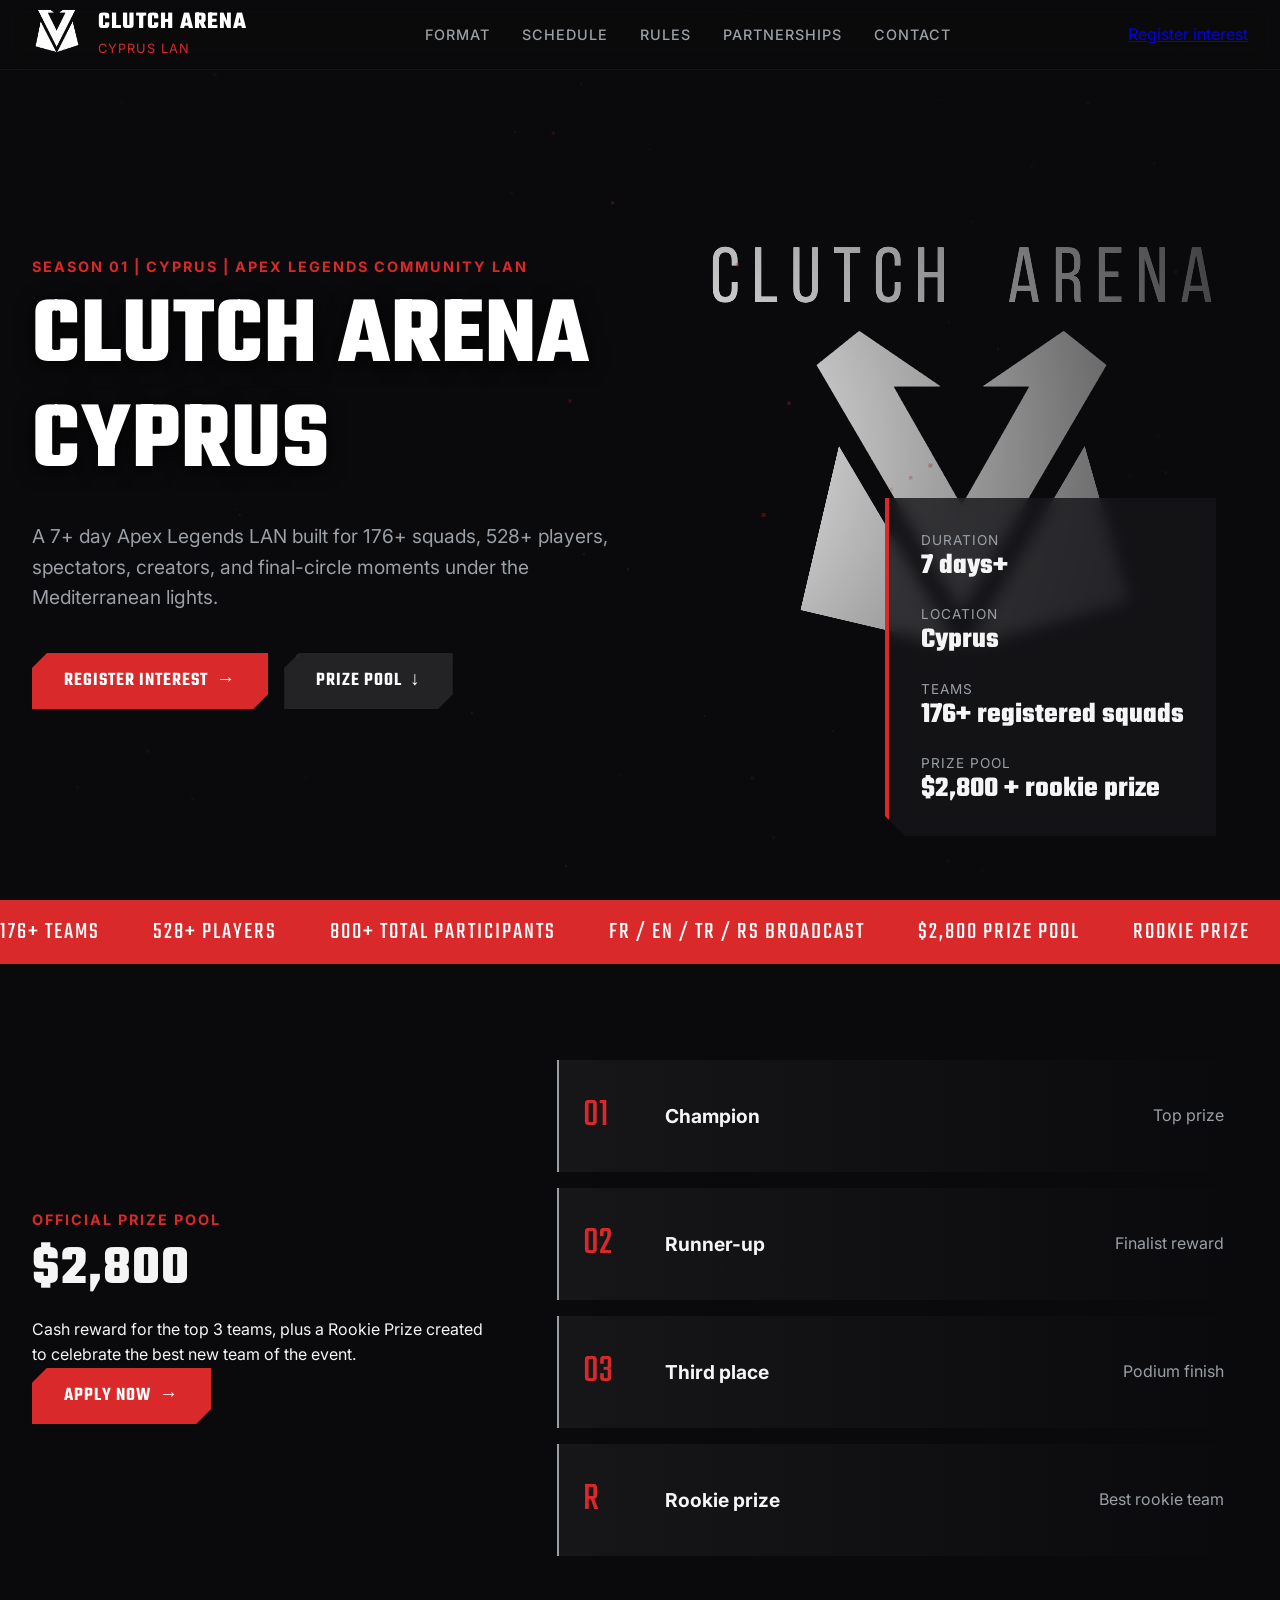
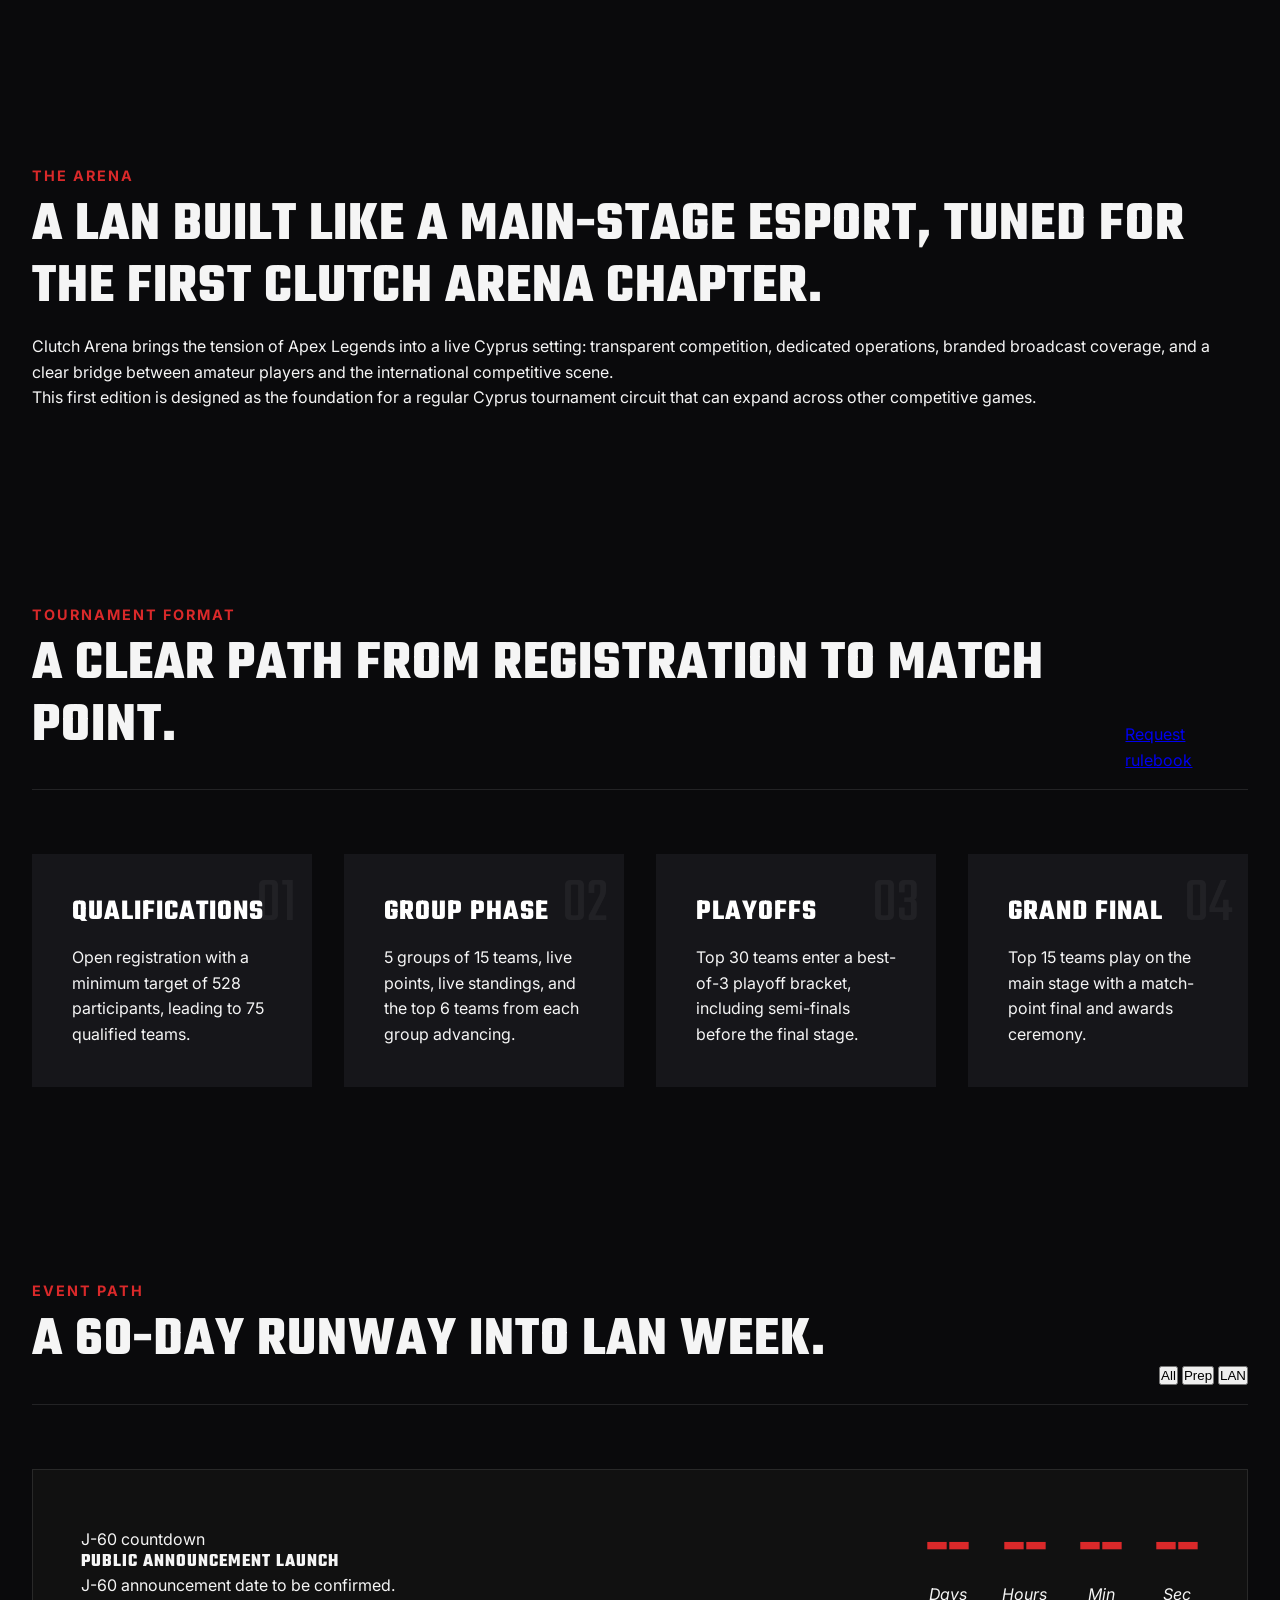
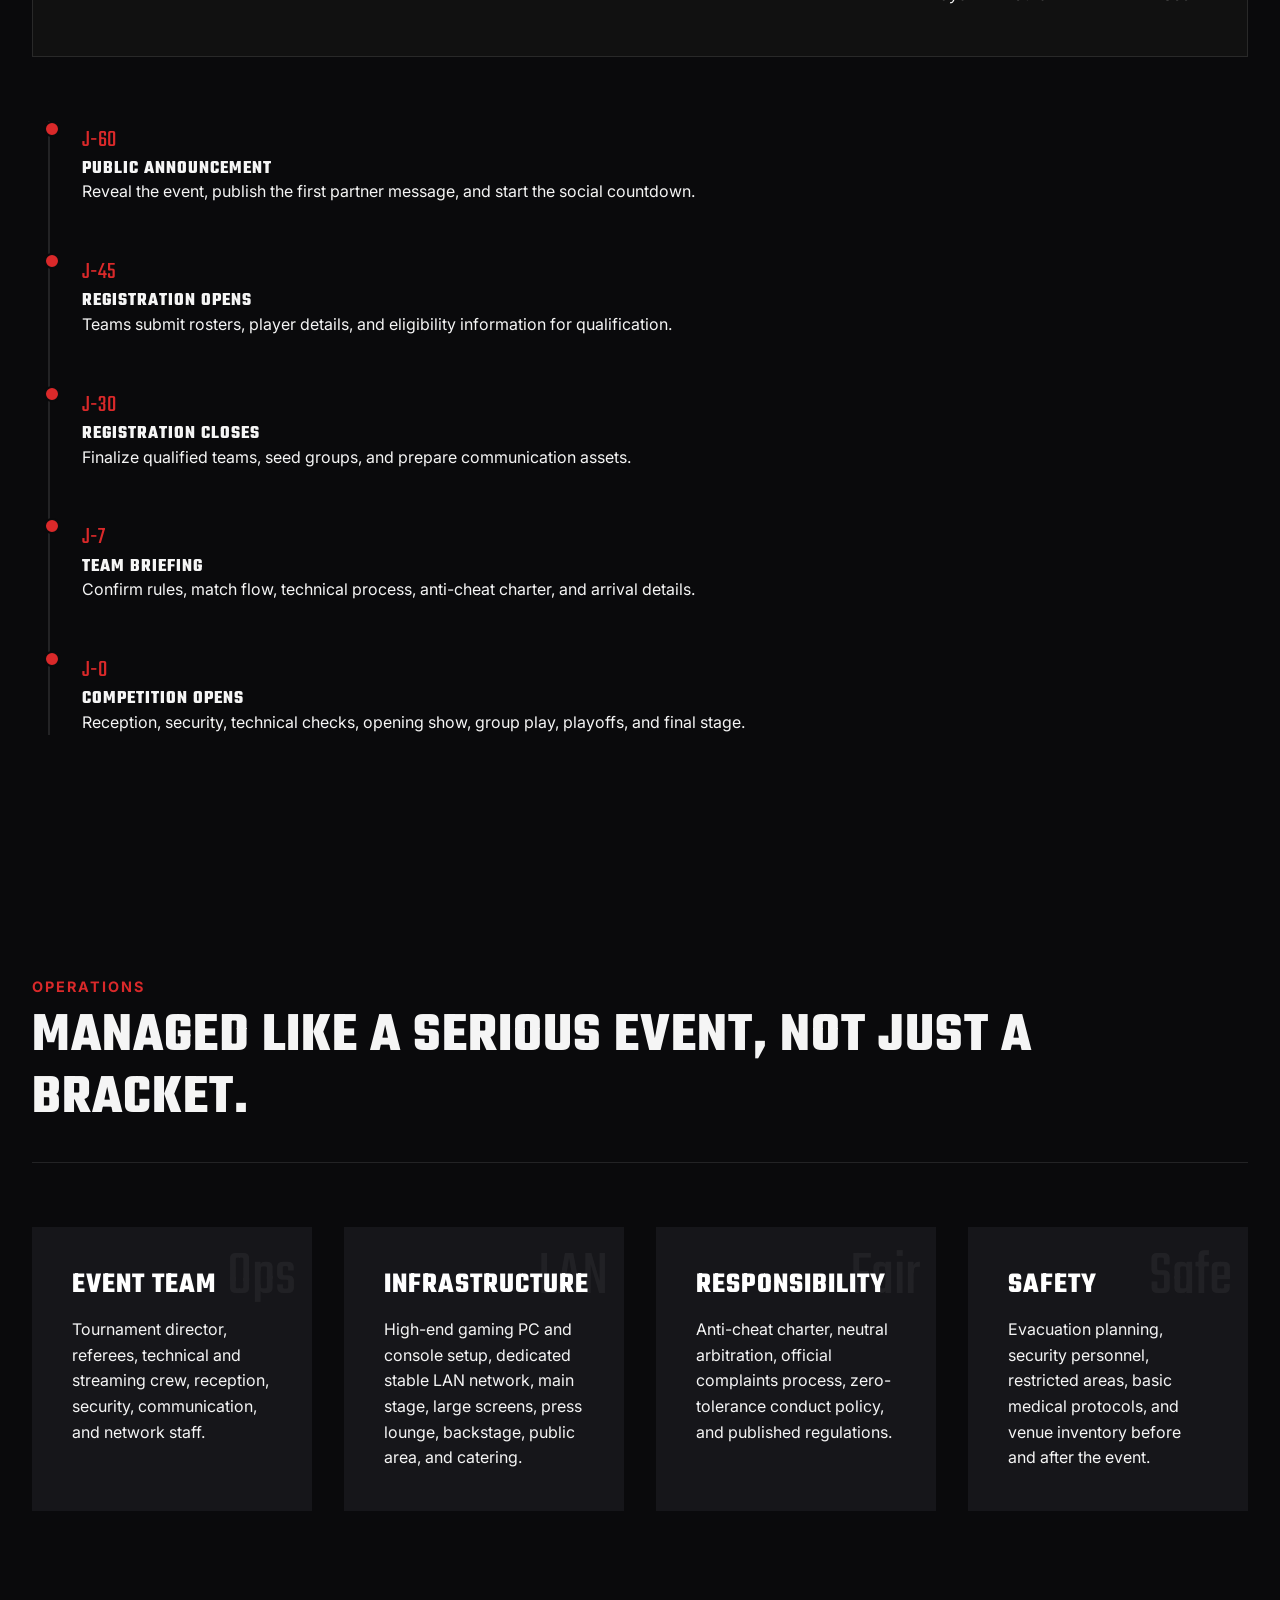
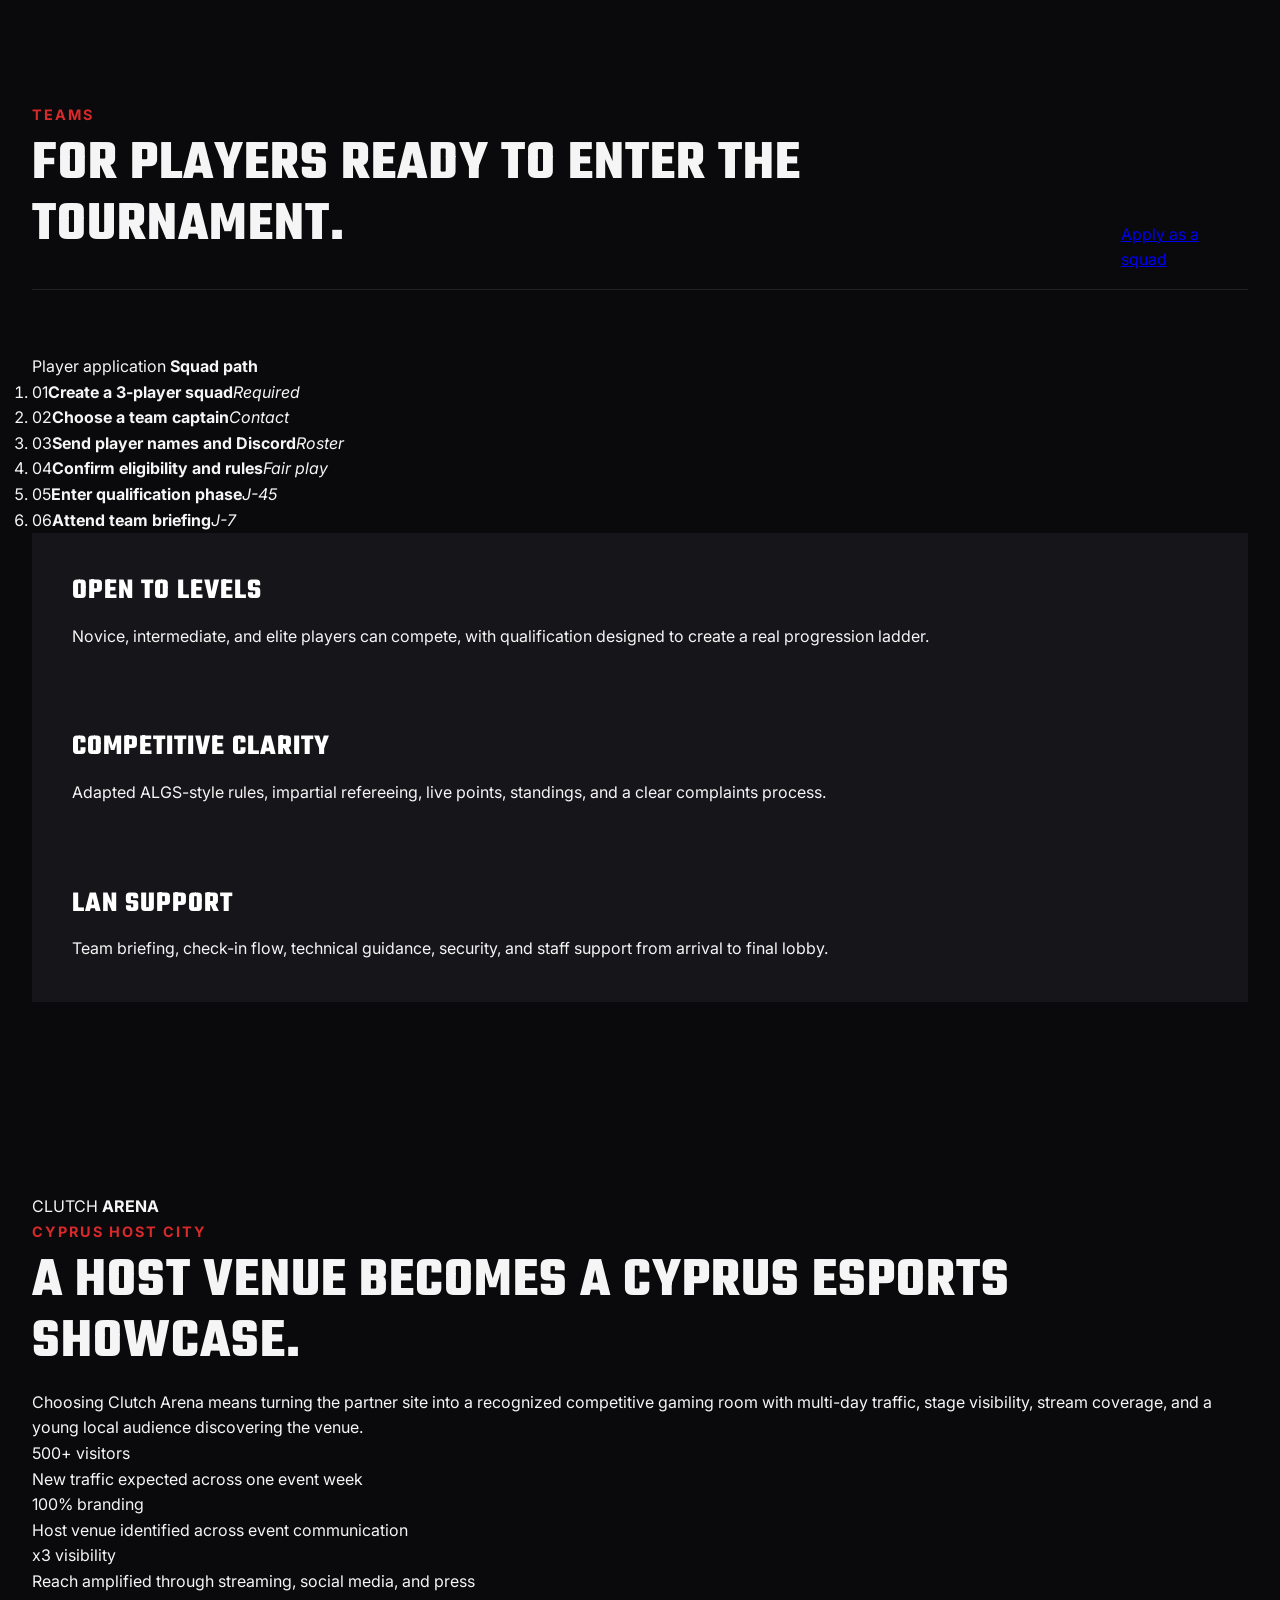
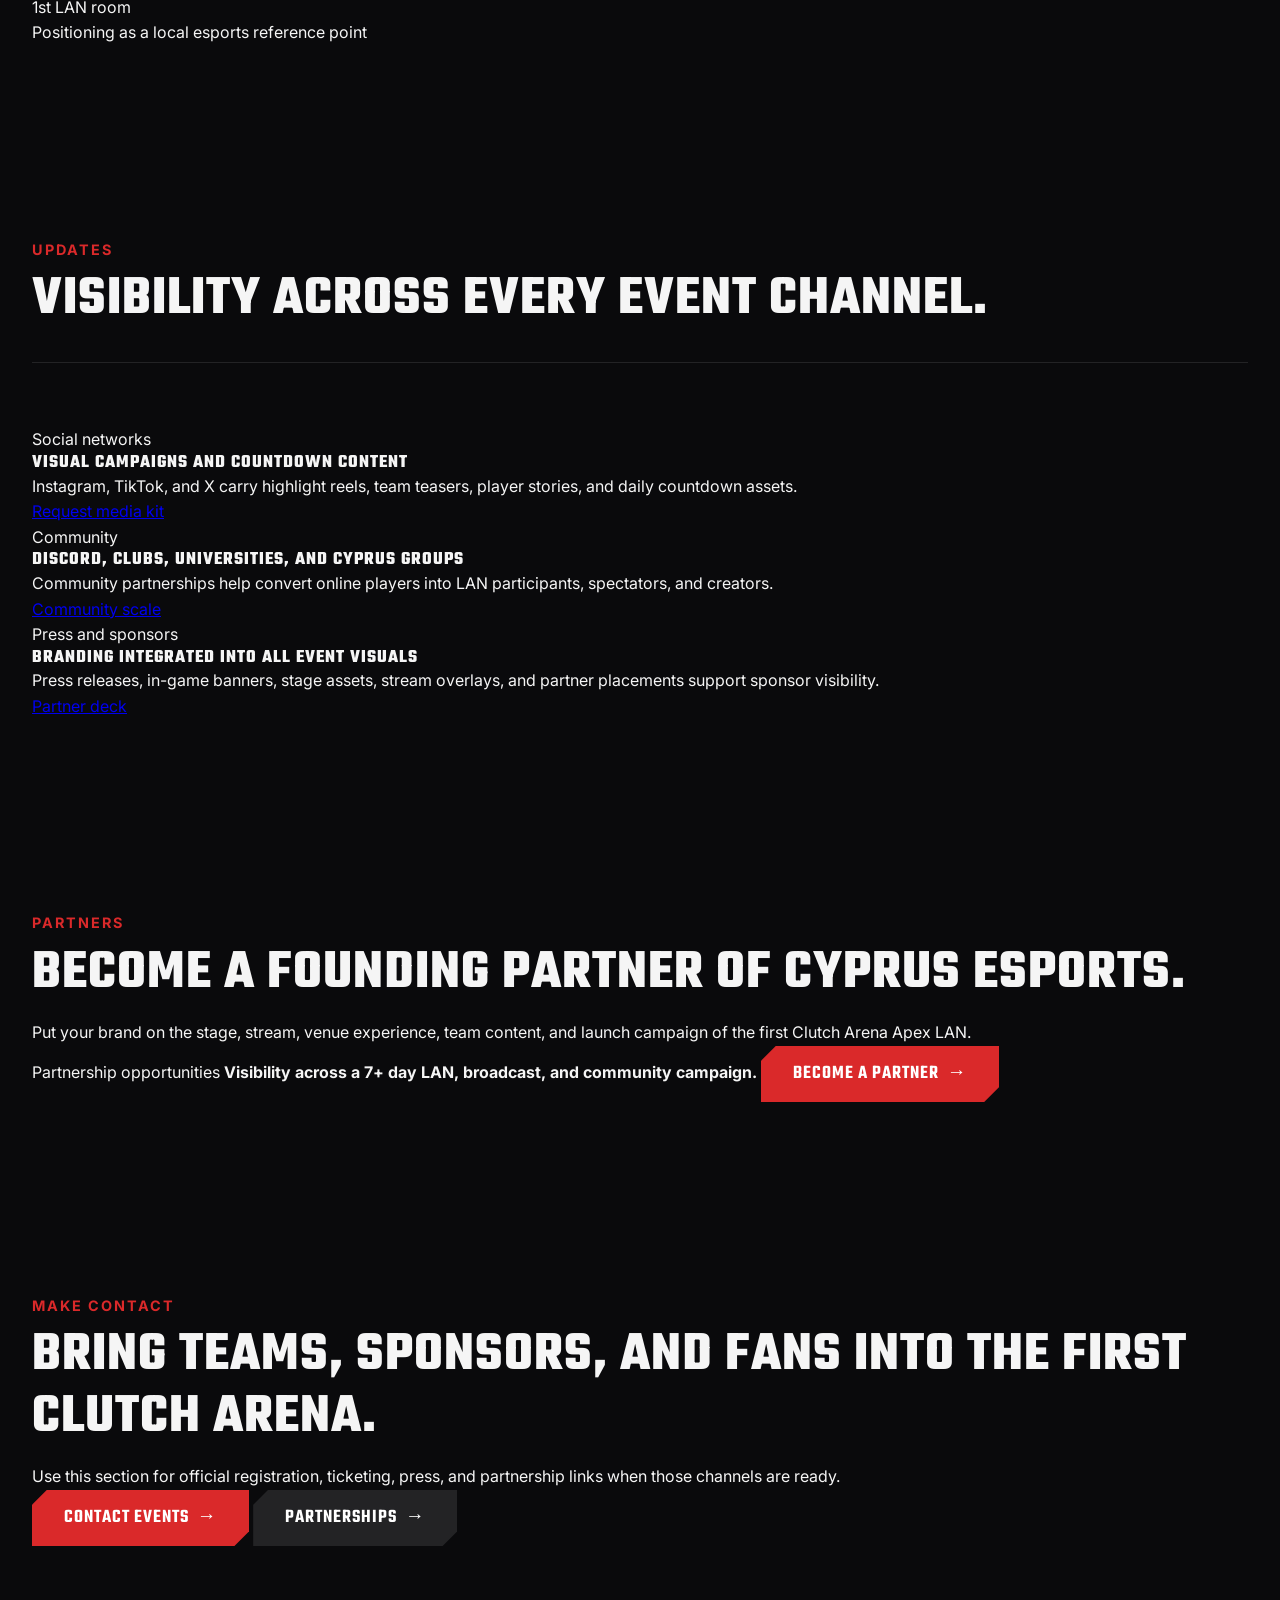
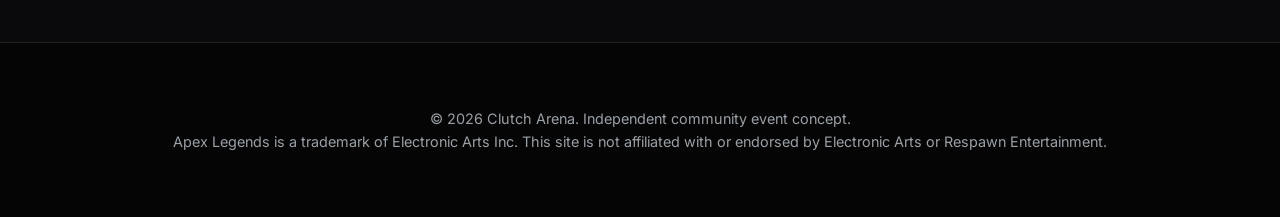
==== index.html @ af7b0ebc "Add files via upload" ====
<!doctype html>
<html lang="en">
  <head>
    <script>
      (function() {
        // Get the user's browser language
        const userLang = navigator.language || navigator.userLanguage;
    
        // Define the redirect logic
        if (userLang.startsWith('fr')) {
          window.location.href = 'index-fr.html';
        } else if (userLang.startsWith('ru')) {
          window.location.href = 'index-ru.html';
        } else if (userLang.startsWith('tr')) {
          window.location.href = 'index-tr.html';
        }
        // If none match, it stays on the English index.html
      })();
    </script>
    <meta charset="UTF-8" />
    <meta name="viewport" content="width=device-width, initial-scale=1.0" />
    <meta
      name="description"
      content="Clutch Arena Cyprus LAN, a premium Apex Legends community esports event in Cyprus."
    />
    <title>Clutch Arena | Cyprus Apex Legends LAN</title>
    <link rel="stylesheet" href="styles.css" />
  </head>
  <body>
    <a class="skip-link" href="#main">Skip to content</a>

    <header class="site-header" data-header>
      <a class="brand" href="#top" aria-label="Clutch Arena home">
        <span class="brand-mark" aria-hidden="true">
          <img src="assets/clutch-arena-symbol.png" alt="" width="50" height="50" />
        </span>
        <span class="brand-copy">
          <strong>Clutch Arena</strong>
          <small>Cyprus LAN</small>
        </span>
      </a>

      <button class="nav-toggle" type="button" aria-expanded="false" aria-controls="site-nav" data-nav-toggle>
        <span class="nav-toggle-line"></span>
        <span class="nav-toggle-line"></span>
        <span class="nav-toggle-line"></span>
      </button>

      <nav class="site-nav" id="site-nav" data-nav>
       <a href="index.html#format" data-i18n="nav_format">Format</a>
       <a href="index.html#schedule" data-i18n="nav_schedule">Schedule</a>
       <a href="rules.html" data-i18n="nav_rules">Rules</a>
       <a href="partnerships.html" data-i18n="nav_partners">Partnerships</a>
       <a href="contact.html" data-i18n="nav_contact">Contact</a>
      </nav>

      <a class="header-cta" href="#register">Register interest</a>
    </header>

    <main id="main">
      <section class="hero" id="top" aria-labelledby="hero-title">
        <canvas id="arena-canvas" aria-hidden="true"></canvas>
        <div class="hero-overlay" aria-hidden="true"></div>
        <div class="hero-grid" aria-hidden="true"></div>

        <div class="hero-content">
          <p class="eyebrow">Season 01 | Cyprus | Apex Legends community LAN</p>
          <h1 id="hero-title">Clutch Arena Cyprus</h1>
          <p class="hero-lede">
            A 7+ day Apex Legends LAN built for 176+ squads, 528+ players, spectators, creators, and final-circle moments under the Mediterranean lights.
          </p>

          <div class="hero-actions" id="register">
            <a class="button button-primary" href="https://discord.gg/AVTVNkPkQ">
              Register interest
              <span aria-hidden="true">&rarr;</span>
            </a>
            <a class="button button-secondary" href="#prize">
              Prize pool
              <span aria-hidden="true">&darr;</span>
            </a>
          </div>
        </div>

        <div class="hero-art" aria-hidden="true">
          <img class="hero-logo-ghost" src="assets/clutch-arena-logo.png" alt="" />
        </div>

        <aside class="event-panel" aria-label="Event snapshot">
          <div>
            <span>Duration</span>
            <strong>7 days+</strong>
          </div>
          <div>
            <span>Location</span>
            <strong>Cyprus</strong>
          </div>
          <div>
            <span>Teams</span>
            <strong>176+ registered squads</strong>
          </div>
          <div>
            <span>Prize pool</span>
            <strong>$2,800 + rookie prize</strong>
          </div>
        </aside>
      </section>

      <section class="ticker" aria-label="Event announcements">
        <div class="ticker-track">
          <span>176+ teams</span>
          <span>528+ players</span>
          <span>800+ total participants</span>
          <span>FR / EN / TR / RS broadcast</span>
          <span>$2,800 prize pool</span>
          <span>Rookie prize</span>
          <span>Match point final</span>
          <span>176+ teams</span>
          <span>528+ players</span>
          <span>800+ total participants</span>
          <span>FR / EN / TR / RS broadcast</span>
          <span>$2,800 prize pool</span>
          <span>Rookie prize</span>
          <span>Match point final</span>
        </div>
      </section>

      <section class="prize-section" id="prize" aria-labelledby="prize-title">
        <div class="prize-shell">
          <div class="prize-copy">
            <p class="eyebrow">Official prize pool</p>
            <h2 id="prize-title">$2,800</h2>
            <p>Cash reward for the top 3 teams, plus a Rookie Prize created to celebrate the best new team of the event.</p>
            <div class="prize-actions">
              <a class="button button-primary" href="https://discord.gg/AVTVNkPkQ">
                Apply now
                <span aria-hidden="true">&rarr;</span>
              </a>
            </div>
          </div>
          <div class="prize-ranks" aria-label="Prize pool placement">
            <article>
              <span>01</span>
              <strong>Champion</strong>
              <em>Top prize</em>
            </article>
            <article>
              <span>02</span>
              <strong>Runner-up</strong>
              <em>Finalist reward</em>
            </article>
            <article>
              <span>03</span>
              <strong>Third place</strong>
              <em>Podium finish</em>
            </article>
            <article class="rookie-prize-card">
              <span>R</span>
              <strong>Rookie prize</strong>
              <em>Best rookie team</em>
            </article>
          </div>
        </div>
      </section>

      <section class="section section-intro" aria-labelledby="intro-title">
        <div class="section-kicker">The arena</div>
        <div class="intro-layout">
          <div>
            <h2 id="intro-title">A LAN built like a main-stage esport, tuned for the first Clutch Arena chapter.</h2>
          </div>
          <div class="intro-copy">
            <p>
              Clutch Arena brings the tension of Apex Legends into a live Cyprus setting: transparent competition, dedicated operations, branded broadcast coverage, and a clear bridge between amateur players and the international competitive scene.
            </p>
            <p>
              This first edition is designed as the foundation for a regular Cyprus tournament circuit that can expand across other competitive games.
            </p>
          </div>
        </div>
      </section>

      <section class="section split-section" id="format" aria-labelledby="format-title">
        <div class="section-heading">
          <div>
            <div class="section-kicker">Tournament format</div>
            <h2 id="format-title">A clear path from registration to match point.</h2>
          </div>
          <a class="text-link" href="#contact">Request rulebook</a>
        </div>

        <div class="format-grid">
          <article class="feature-card">
            <span class="card-index">01</span>
            <h3>Qualifications</h3>
            <p>Open registration with a minimum target of 528 participants, leading to 75 qualified teams.</p>
          </article>
          <article class="feature-card">
            <span class="card-index">02</span>
            <h3>Group phase</h3>
            <p>5 groups of 15 teams, live points, live standings, and the top 6 teams from each group advancing.</p>
          </article>
          <article class="feature-card">
            <span class="card-index">03</span>
            <h3>Playoffs</h3>
            <p>Top 30 teams enter a best-of-3 playoff bracket, including semi-finals before the final stage.</p>
          </article>
          <article class="feature-card">
            <span class="card-index">04</span>
            <h3>Grand final</h3>
            <p>Top 15 teams play on the main stage with a match-point final and awards ceremony.</p>
          </article>
        </div>
      </section>

      <section class="section schedule-section" id="schedule" aria-labelledby="schedule-title">
        <div class="section-heading">
          <div>
            <div class="section-kicker">Event path</div>
            <h2 id="schedule-title">A 60-day runway into LAN week.</h2>
          </div>

          <div class="phase-tabs" role="tablist" aria-label="Schedule phases">
            <button class="phase-tab is-active" type="button" role="tab" aria-selected="true" data-phase="all">All</button>
            <button class="phase-tab" type="button" role="tab" aria-selected="false" data-phase="teams">Prep</button>
            <button class="phase-tab" type="button" role="tab" aria-selected="false" data-phase="lan">LAN</button>
          </div>
        </div>

        <div class="countdown-panel" data-countdown data-target="">
          <div>
            <span class="countdown-label">J-60 countdown</span>
            <h3>Public announcement launch</h3>
            <p data-countdown-status>J-60 announcement date to be confirmed.</p>
          </div>
          <div class="countdown-grid" aria-label="Time remaining until J-60">
            <span><strong data-countdown-days>--</strong><em>Days</em></span>
            <span><strong data-countdown-hours>--</strong><em>Hours</em></span>
            <span><strong data-countdown-minutes>--</strong><em>Min</em></span>
            <span><strong data-countdown-seconds>--</strong><em>Sec</em></span>
          </div>
        </div>

        <div class="timeline" data-timeline>
          <article class="timeline-item" data-phase-item="teams">
            <time>J-60</time>
            <h3>Public announcement</h3>
            <p>Reveal the event, publish the first partner message, and start the social countdown.</p>
          </article>
          <article class="timeline-item" data-phase-item="teams">
            <time>J-45</time>
            <h3>Registration opens</h3>
            <p>Teams submit rosters, player details, and eligibility information for qualification.</p>
          </article>
          <article class="timeline-item" data-phase-item="teams">
            <time>J-30</time>
            <h3>Registration closes</h3>
            <p>Finalize qualified teams, seed groups, and prepare communication assets.</p>
          </article>
          <article class="timeline-item" data-phase-item="teams">
            <time>J-7</time>
            <h3>Team briefing</h3>
            <p>Confirm rules, match flow, technical process, anti-cheat charter, and arrival details.</p>
          </article>
          <article class="timeline-item" data-phase-item="lan">
            <time>J-0</time>
            <h3>Competition opens</h3>
            <p>Reception, security, technical checks, opening show, group play, playoffs, and final stage.</p>
          </article>
        </div>
      </section>

      <section class="section ops-section" id="operations" aria-labelledby="operations-title">
        <div class="section-heading">
          <div>
            <div class="section-kicker">Operations</div>
            <h2 id="operations-title">Managed like a serious event, not just a bracket.</h2>
          </div>
        </div>

        <div class="format-grid">
          <article class="feature-card">
            <span class="card-index">Ops</span>
            <h3>Event team</h3>
            <p>Tournament director, referees, technical and streaming crew, reception, security, communication, and network staff.</p>
          </article>
          <article class="feature-card">
            <span class="card-index">LAN</span>
            <h3>Infrastructure</h3>
            <p>High-end gaming PC and console setup, dedicated stable LAN network, main stage, large screens, press lounge, backstage, public area, and catering.</p>
          </article>
          <article class="feature-card">
            <span class="card-index">Fair</span>
            <h3>Responsibility</h3>
            <p>Anti-cheat charter, neutral arbitration, official complaints process, zero-tolerance conduct policy, and published regulations.</p>
          </article>
          <article class="feature-card">
            <span class="card-index">Safe</span>
            <h3>Safety</h3>
            <p>Evacuation planning, security personnel, restricted areas, basic medical protocols, and venue inventory before and after the event.</p>
          </article>
        </div>
      </section>

      <section class="section teams-section" id="teams" aria-labelledby="teams-title">
        <div class="section-heading">
          <div>
            <div class="section-kicker">Teams</div>
            <h2 id="teams-title">For players ready to enter the tournament.</h2>
          </div>
          <a class="text-link" href="https://discord.gg/AVTVNkPkQ">Apply as a squad</a>
        </div>

        <div class="team-showcase">
          <div class="scoreboard" aria-label="Player application checklist">
            <div class="scoreboard-header">
              <span>Player application</span>
              <strong>Squad path</strong>
            </div>
            <ol class="standings-list">
              <li><span>01</span><strong>Create a 3-player squad</strong><em>Required</em></li>
              <li><span>02</span><strong>Choose a team captain</strong><em>Contact</em></li>
              <li><span>03</span><strong>Send player names and Discord</strong><em>Roster</em></li>
              <li><span>04</span><strong>Confirm eligibility and rules</strong><em>Fair play</em></li>
              <li><span>05</span><strong>Enter qualification phase</strong><em>J-45</em></li>
              <li><span>06</span><strong>Attend team briefing</strong><em>J-7</em></li>
            </ol>
          </div>

          <div class="requirements">
            <article class="feature-card compact">
              <h3>Open to levels</h3>
              <p>Novice, intermediate, and elite players can compete, with qualification designed to create a real progression ladder.</p>
            </article>
            <article class="feature-card compact">
              <h3>Competitive clarity</h3>
              <p>Adapted ALGS-style rules, impartial refereeing, live points, standings, and a clear complaints process.</p>
            </article>
            <article class="feature-card compact">
              <h3>LAN support</h3>
              <p>Team briefing, check-in flow, technical guidance, security, and staff support from arrival to final lobby.</p>
            </article>
          </div>
        </div>
      </section>

      <section class="section venue-section" id="venue" aria-labelledby="venue-title">
        <div class="venue-visual" aria-hidden="true">
          <div class="stage-light stage-light-a"></div>
          <div class="stage-light stage-light-b"></div>
          <div class="island-line"></div>
          <div class="venue-screen">
            <span>CLUTCH</span>
            <strong>ARENA</strong>
          </div>
        </div>

        <div class="venue-copy">
          <div class="section-kicker">Cyprus host city</div>
          <h2 id="venue-title">A host venue becomes a Cyprus esports showcase.</h2>
          <p>
            Choosing Clutch Arena means turning the partner site into a recognized competitive gaming room with multi-day traffic, stage visibility, stream coverage, and a young local audience discovering the venue.
          </p>
          <dl class="venue-stats">
            <div>
              <dt>500+ visitors</dt>
              <dd>New traffic expected across one event week</dd>
            </div>
            <div>
              <dt>100% branding</dt>
              <dd>Host venue identified across event communication</dd>
            </div>
            <div>
              <dt>x3 visibility</dt>
              <dd>Reach amplified through streaming, social media, and press</dd>
            </div>
            <div>
              <dt>1st LAN room</dt>
              <dd>Positioning as a local esports reference point</dd>
            </div>
          </dl>
        </div>
      </section>

      <section class="section news-section" aria-labelledby="news-title">
        <div class="section-heading">
          <div>
            <div class="section-kicker">Updates</div>
            <h2 id="news-title">Visibility across every event channel.</h2>
          </div>
        </div>

        <div class="news-grid">
          <article class="news-card">
            <span>Social networks</span>
            <h3>Visual campaigns and countdown content</h3>
            <p>Instagram, TikTok, and X carry highlight reels, team teasers, player stories, and daily countdown assets.</p>
            <a href="#contact">Request media kit</a>
          </article>
          <article class="news-card">
            <span>Community</span>
            <h3>Discord, clubs, universities, and Cyprus groups</h3>
            <p>Community partnerships help convert online players into LAN participants, spectators, and creators.</p>
            <a href="#teams">Community scale</a>
          </article>
          <article class="news-card">
            <span>Press and sponsors</span>
            <h3>Branding integrated into all event visuals</h3>
            <p>Press releases, in-game banners, stage assets, stream overlays, and partner placements support sponsor visibility.</p>
            <a href="#contact">Partner deck</a>
          </article>
        </div>
      </section>

      <section class="section partners-section" aria-labelledby="partners-title">
        <div>
          <div class="section-kicker">Partners</div>
          <h2 id="partners-title">Become a founding partner of Cyprus esports.</h2>
          <p>
            Put your brand on the stage, stream, venue experience, team content, and launch campaign of the first Clutch Arena Apex LAN.
          </p>
        </div>
        <div class="partner-card" aria-label="Partner call to action">
          <span>Partnership opportunities</span>
          <strong>Visibility across a 7+ day LAN, broadcast, and community campaign.</strong>
          <a class="button button-primary" href="partnerships.html">
            Become a partner
            <span aria-hidden="true">&rarr;</span>
          </a>
        </div>
      </section>

      <section class="section contact-section" id="contact" aria-labelledby="contact-title">
        <div class="contact-copy">
          <div class="section-kicker">Make contact</div>
          <h2 id="contact-title">Bring teams, sponsors, and fans into the first Clutch Arena.</h2>
          <p>
            Use this section for official registration, ticketing, press, and partnership links when those channels are ready.
          </p>
        </div>
        <div class="contact-actions">
          <a class="button button-primary" href="contact.html">
            Contact events
            <span aria-hidden="true">&rarr;</span>
          </a>
          <a class="button button-secondary" href="partnerships.html">
            Partnerships
            <span aria-hidden="true">&rarr;</span>
          </a>
        </div>
      </section>
    </main>

    <footer class="site-footer">
      <p>&copy; 2026 Clutch Arena. Independent community event concept.</p>
      <p>Apex Legends is a trademark of Electronic Arts Inc. This site is not affiliated with or endorsed by Electronic Arts or Respawn Entertainment.</p>
    </footer>

    <script src="script.js"></script>
    <script src="translations.js"></script>
    <script src="script.js"></script>
  </body>
</html>
---- styles.css ----
/* --- Google Fonts --- */
@import url('https://fonts.googleapis.com/css2?family=Inter:wght@400;500;700&family=Teko:wght@500;600;700&display=swap');

/* --- CSS Variables --- */
:root {
  --bg-dark: #0a0a0c;
  --bg-panel: #16161a;
  --apex-red: #da292a;
  --apex-red-glow: rgba(218, 41, 42, 0.4);
  --text-main: #f5f5f5;
  --text-muted: #9aa0a6;
  --font-display: 'Teko', sans-serif;
  --font-body: 'Inter', sans-serif;
  --transition: all 0.3s ease;
}

/* --- Base Reset --- */
* { box-sizing: border-box; margin: 0; padding: 0; }
html { scroll-behavior: smooth;
       scroll-padding-top: 100px; 
}
body {
  background-color: var(--bg-dark);
  color: var(--text-main);
  font-family: var(--font-body);
  line-height: 1.6;
  overflow-x: hidden;
}

.skip-link { position: absolute; top: -100%; left: 0; padding: 1rem; background: var(--apex-red); color: white; z-index: 9999; }
.skip-link:focus { top: 0; }

/* --- Typography --- */
h1, h2, h3, .brand-copy strong {
  font-family: var(--font-display);
  text-transform: uppercase;
  line-height: 1.1;
  letter-spacing: 1px;
}
h1 { font-size: clamp(3rem, 8vw, 6rem); color: white; text-shadow: 0 4px 20px rgba(0,0,0,0.8); }
h2 { font-size: clamp(2rem, 5vw, 3.5rem); margin-bottom: 1rem; }
.eyebrow, .section-kicker { color: var(--apex-red); font-weight: 700; text-transform: uppercase; letter-spacing: 2px; font-size: 0.9rem; margin-bottom: 0.5rem; }

/* --- Header & Nav --- */
.site-header {
  position: fixed; top: 0; width: 100%;
  background: rgba(10, 10, 12, 0.9);
  backdrop-filter: blur(10px);
  display: flex; justify-content: space-between; align-items: center;
  padding: 1rem 2rem; z-index: 1000;
  height: 70px;
  border-bottom: 1px solid rgba(255,255,255,0.05);
}
.brand { display: flex; align-items: center; gap: 1rem; text-decoration: none; color: white; }
.brand-copy strong { font-size: 1.5rem; display: block; }
.brand-copy small { font-size: 0.8rem; color: var(--apex-red); text-transform: uppercase; letter-spacing: 1px; }
.site-nav { display: flex; gap: 2rem; }
.site-nav a { color: var(--text-muted); text-decoration: none; font-weight: 500; transition: var(--transition); text-transform: uppercase; font-size: 0.9rem; letter-spacing: 1px; }
.site-nav a:hover { color: white; text-shadow: 0 0 8px var(--apex-red-glow); }
.nav-toggle { display: none; } /* Hidden on desktop */

/* --- Apex-Style Buttons --- */
.button {
  display: inline-flex; align-items: center; gap: 0.5rem;
  padding: 0.8rem 2rem;
  font-family: var(--font-display); font-size: 1.2rem; text-transform: uppercase; letter-spacing: 1px;
  text-decoration: none; font-weight: 600;
  /* The Apex Angled Cut */
  clip-path: polygon(15px 0, 100% 0, 100% calc(100% - 15px), calc(100% - 15px) 100%, 0 100%, 0 15px);
  transition: var(--transition);
  cursor: pointer;
}
.button-primary { background: var(--apex-red); color: white; border: none; }
.button-primary:hover { background: white; color: var(--apex-red); box-shadow: 0 0 20px var(--apex-red-glow); }
.button-secondary { background: rgba(255,255,255,0.1); color: white; }
.button-secondary:hover { background: rgba(255,255,255,0.2); }

/* --- Hero Section --- */
.hero { position: relative; min-height: 100vh; display: flex; align-items: center; padding: 2rem; overflow: hidden; }
#arena-canvas { position: absolute; top: 0; left: 0; width: 100%; height: 100%; z-index: 1; opacity: 0.6; }
.hero-overlay { position: absolute; inset: 0; background: radial-gradient(circle at center, transparent 0%, var(--bg-dark) 100%); z-index: 2; }
.hero-content { position: relative; z-index: 3; max-width: 800px; margin-top: 4rem; }
.hero-lede { font-size: 1.2rem; color: var(--text-muted); margin: 1.5rem 0 2.5rem; max-width: 600px; }
.hero-actions { display: flex; gap: 1rem; }

/* Event Panel (Floating Right) */
.event-panel {
  position: absolute; right: 4rem; bottom: 4rem; z-index: 3;
  background: rgba(22, 22, 26, 0.8); backdrop-filter: blur(8px);
  border-left: 4px solid var(--apex-red); padding: 2rem;
  display: flex; flex-direction: column; gap: 1.5rem;
  clip-path: polygon(0 0, 100% 0, 100% 100%, 20px 100%, 0 calc(100% - 20px));
}
.event-panel span { color: var(--text-muted); font-size: 0.85rem; text-transform: uppercase; letter-spacing: 1px; display: block; }
.event-panel strong { font-family: var(--font-display); font-size: 1.8rem; line-height: 1; }

/* --- Ticker Tape --- */
.ticker { background: var(--apex-red); color: white; padding: 0.8rem 0; overflow: hidden; font-family: var(--font-display); font-size: 1.5rem; letter-spacing: 2px; text-transform: uppercase; white-space: nowrap; }
.ticker-track { display: inline-block; animation: ticker 25s linear infinite; }
.ticker-track span { margin-right: 3rem; }
@keyframes ticker { 0% { transform: translate3d(0, 0, 0); } 100% { transform: translate3d(-50%, 0, 0); } }

/* --- General Sections & Grids --- */
.section { padding: 6rem 2rem; max-width: 1400px; margin: 0 auto; }
.section-heading { display: flex; justify-content: space-between; align-items: flex-end; margin-bottom: 4rem; border-bottom: 1px solid rgba(255,255,255,0.1); padding-bottom: 1rem; }
.format-grid { display: grid; grid-template-columns: repeat(auto-fit, minmax(280px, 1fr)); gap: 2rem; }

/* Feature Cards */
.feature-card {
  background: var(--bg-panel); padding: 2.5rem; position: relative;
  border-top: 3px solid transparent; transition: var(--transition);
}
.feature-card:hover { border-top-color: var(--apex-red); transform: translateY(-5px); background: #1a1a20; }
.card-index { font-family: var(--font-display); font-size: 4rem; color: rgba(255,255,255,0.05); position: absolute; top: 1rem; right: 1rem; line-height: 1; pointer-events: none; }
.feature-card h3 { font-size: 1.8rem; margin-bottom: 1rem; color: white; }

/* --- Prize Section --- */
.prize-shell { display: grid; grid-template-columns: 1fr 1.5fr; gap: 4rem; align-items: center; max-width: 1400px; margin: 0 auto; padding: 6rem 2rem; }
.prize-ranks article {
  display: flex; align-items: center; gap: 2rem; padding: 1.5rem;
  background: linear-gradient(90deg, rgba(255,255,255,0.05) 0%, transparent 100%);
  margin-bottom: 1rem; border-left: 2px solid var(--text-muted); transition: var(--transition);
}
.prize-ranks article:hover { border-left-color: var(--apex-red); background: linear-gradient(90deg, var(--apex-red-glow) 0%, transparent 100%); }
.prize-ranks span { font-family: var(--font-display); font-size: 2.5rem; color: var(--apex-red); width: 50px; }
.prize-ranks strong { font-size: 1.2rem; flex: 1; }
.prize-ranks em { color: var(--text-muted); font-style: normal; }

/* --- Countdown & Timeline --- */
.countdown-panel { background: #111; border: 1px solid rgba(255,255,255,0.1); padding: 3rem; margin-bottom: 4rem; display: flex; justify-content: space-between; align-items: center; }
.countdown-grid { display: flex; gap: 2rem; }
.countdown-grid span { display: flex; flex-direction: column; align-items: center; }
.countdown-grid strong { font-family: var(--font-display); font-size: 4rem; color: var(--apex-red); line-height: 1; }
.timeline { border-left: 2px solid rgba(255,255,255,0.1); padding-left: 2rem; margin-left: 1rem; }
.timeline-item { position: relative; margin-bottom: 3rem; }
.timeline-item::before { content: ''; position: absolute; left: -2.35rem; top: 0; width: 12px; height: 12px; border-radius: 50%; background: var(--apex-red); border: 2px solid var(--bg-dark); }
.timeline-item time { color: var(--apex-red); font-family: var(--font-display); font-size: 1.5rem; }

/* --- Footer --- */
.site-footer { text-align: center; padding: 4rem 2rem; border-top: 1px solid rgba(255,255,255,0.1); background: #050505; color: var(--text-muted); font-size: 0.9rem; }

/* --- Responsive Design --- */
@media (max-width: 1024px) {
  .prize-shell { grid-template-columns: 1fr; }
  .event-panel { position: relative; right: 0; bottom: 0; margin-top: 3rem; width: fit-content; }
  .countdown-panel { flex-direction: column; gap: 2rem; text-align: center; }
}
@media (max-width: 768px) {
  .site-nav, .header-cta { display: none; } /* Hide for mobile nav toggle */
  .nav-toggle { display: block; background: none; border: none; cursor: pointer; width: 30px; height: 20px; position: relative; }
  .nav-toggle-line { position: absolute; width: 100%; height: 2px; background: white; left: 0; transition: var(--transition); }
  .nav-toggle-line:nth-child(1) { top: 0; }
  .nav-toggle-line:nth-child(2) { top: 9px; }
  .nav-toggle-line:nth-child(3) { top: 18px; }
}

/* --- Forms (Appended for contact.html) --- */
.contact-form { display: flex; flex-direction: column; gap: 1.5rem; }
.form-group { display: flex; flex-direction: column; gap: 0.5rem; }
.form-group label { font-family: var(--font-display); font-size: 1.2rem; color: var(--apex-red); text-transform: uppercase; letter-spacing: 1px; }
.form-group input, .form-group select, .form-group textarea {
  background: rgba(10, 10, 12, 0.8);
  border: 1px solid rgba(255,255,255,0.1);
  color: white;
  padding: 1rem;
  font-family: var(--font-body);
  font-size: 1rem;
  border-radius: 4px;
  transition: var(--transition);
}
.form-group input:focus, .form-group select:focus, .form-group textarea:focus {
  outline: none;
  border-color: var(--apex-red);
  box-shadow: 0 0 10px rgba(218, 41, 42, 0.2);
}
.form-group select { appearance: none; cursor: pointer; }
.form-card { border-top-color: var(--apex-red); }

.logo-container {
    height: 60px; /* Match this to your image's height */
    display: flex;
    align-items: center;
    overflow: hidden; /* Prevents layout jitter */
}
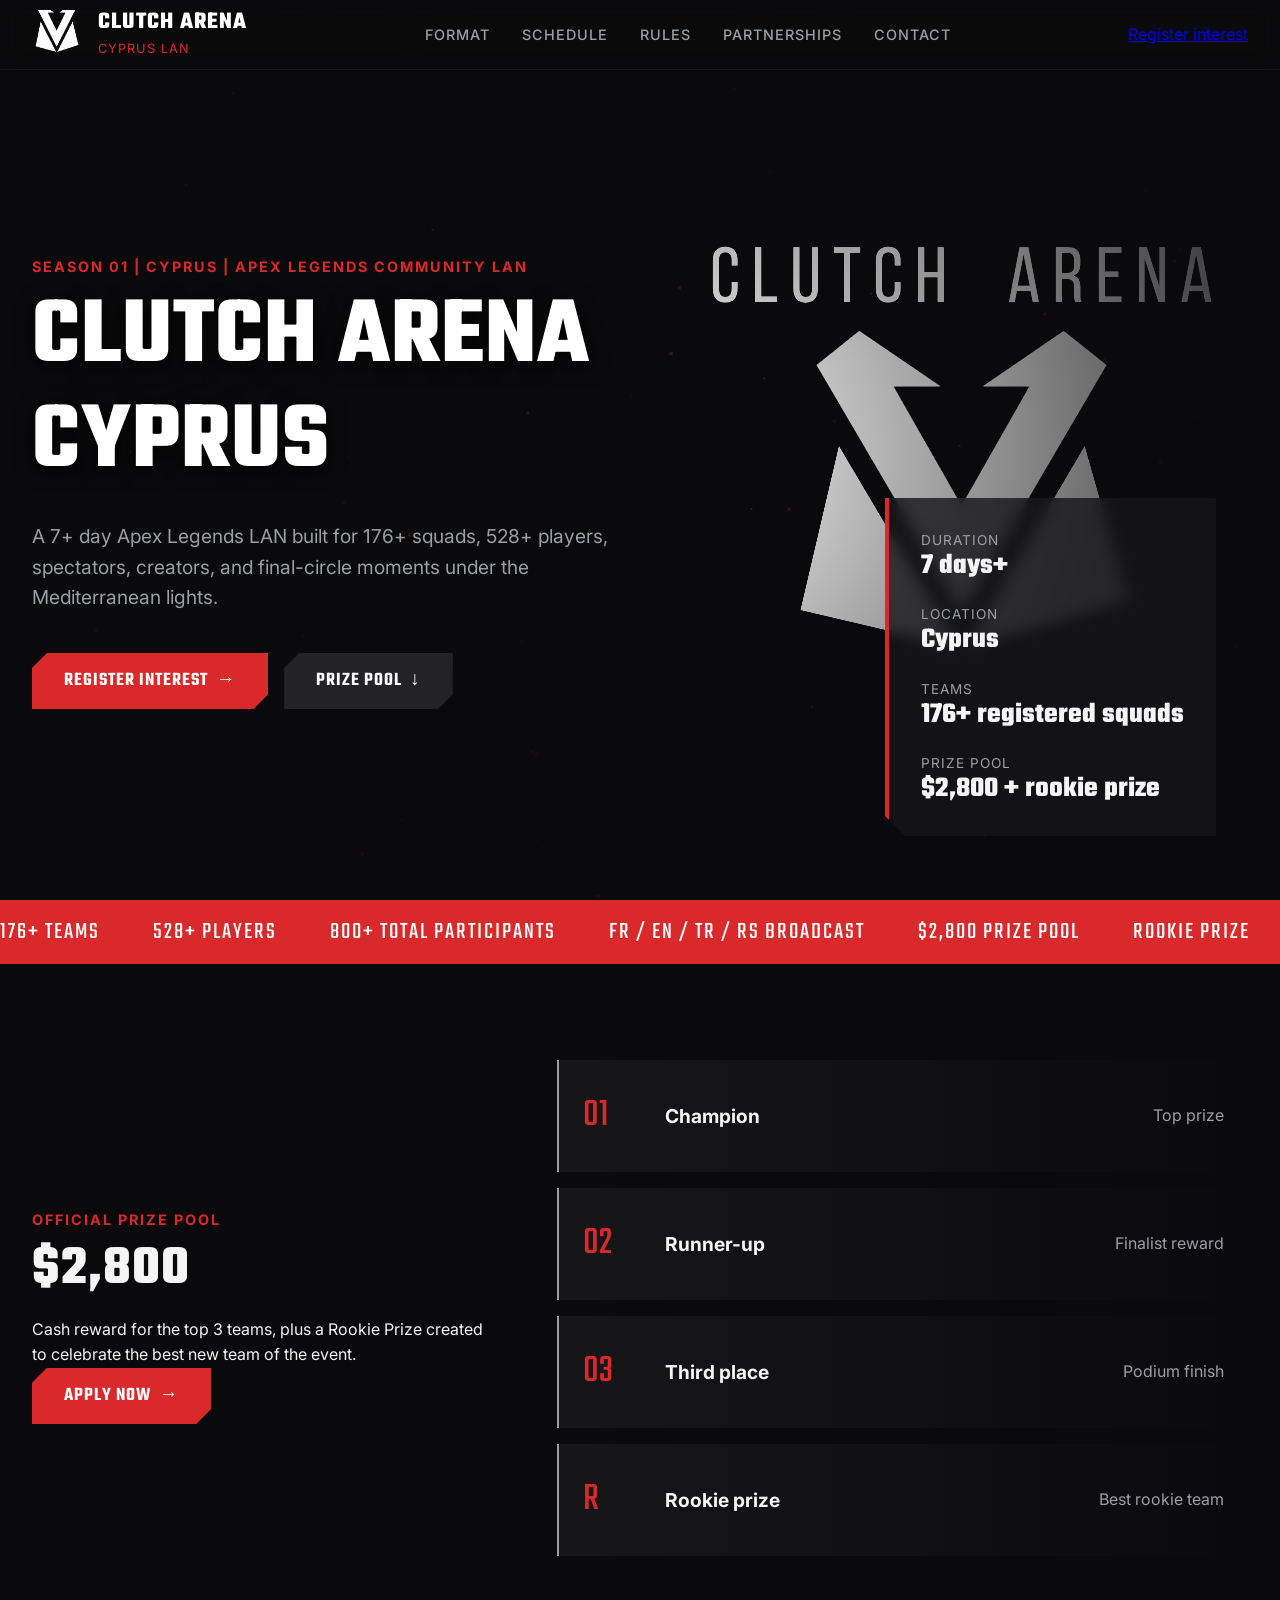
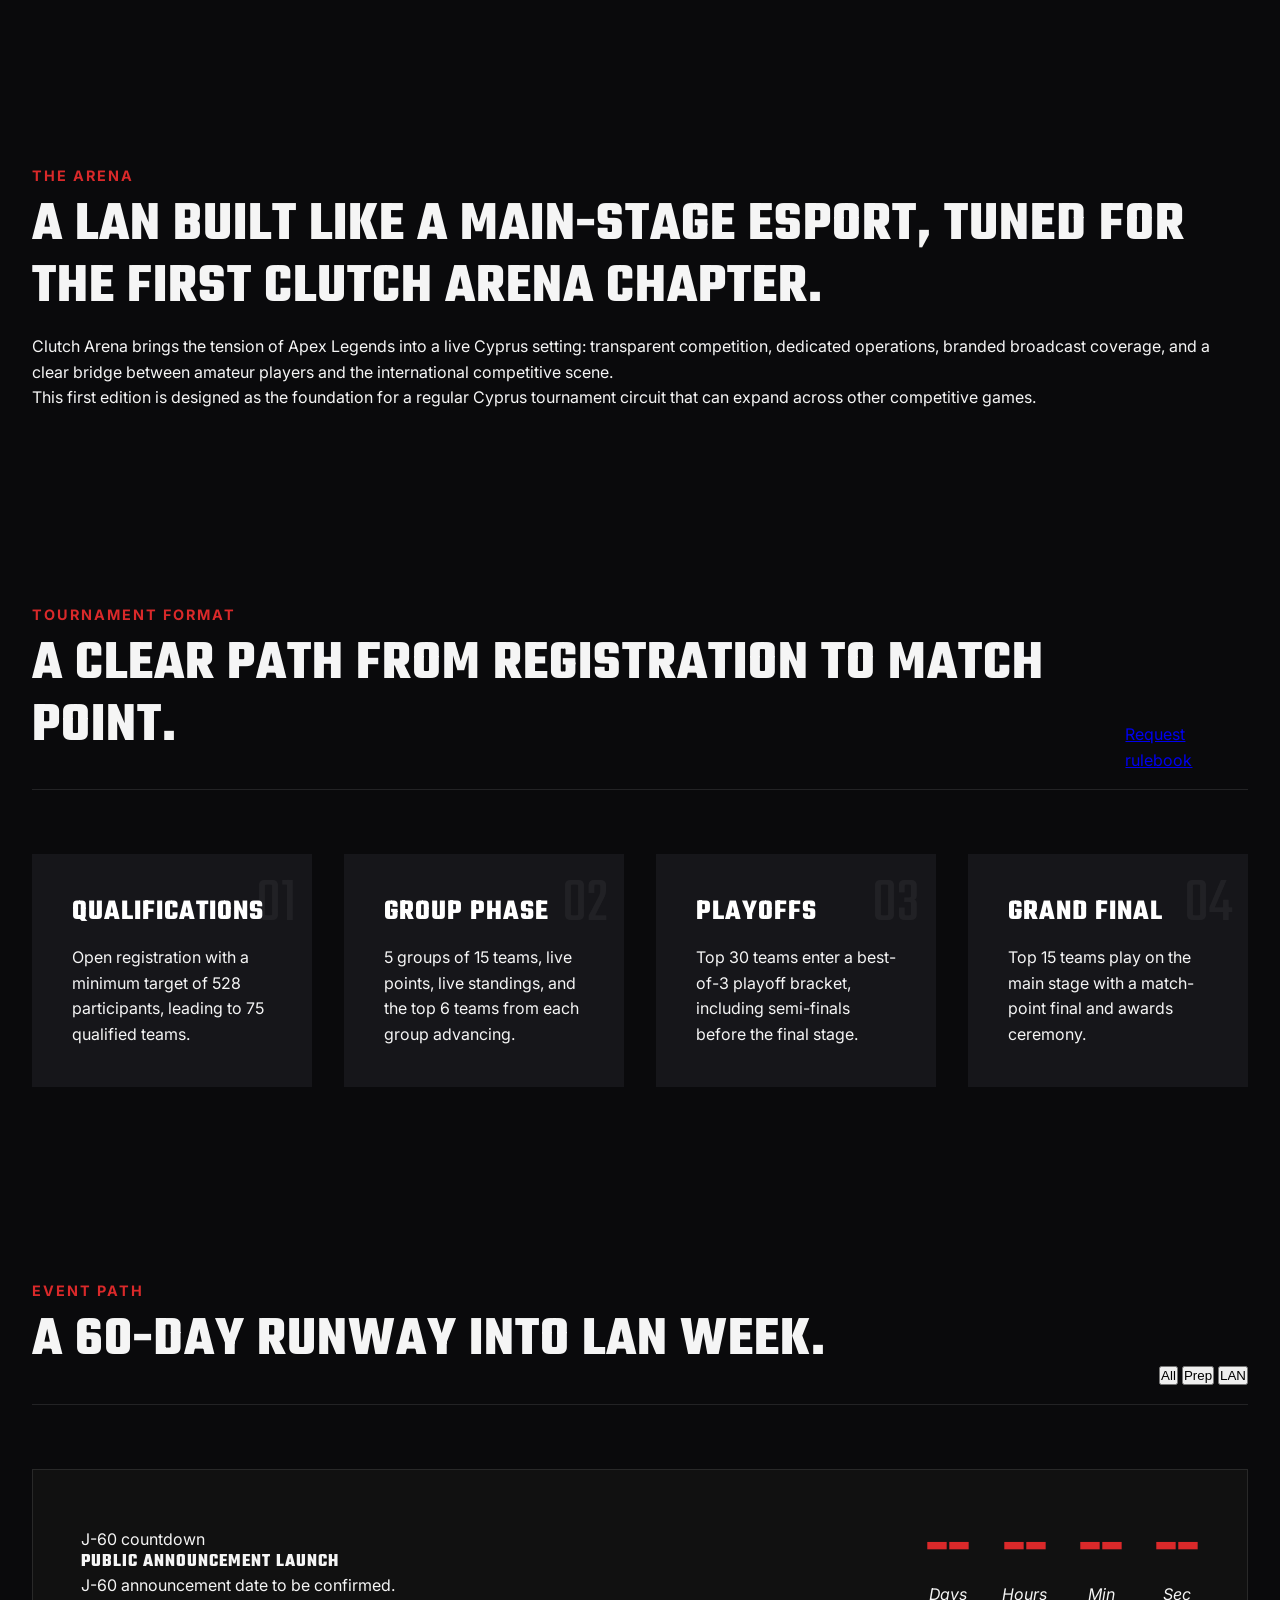
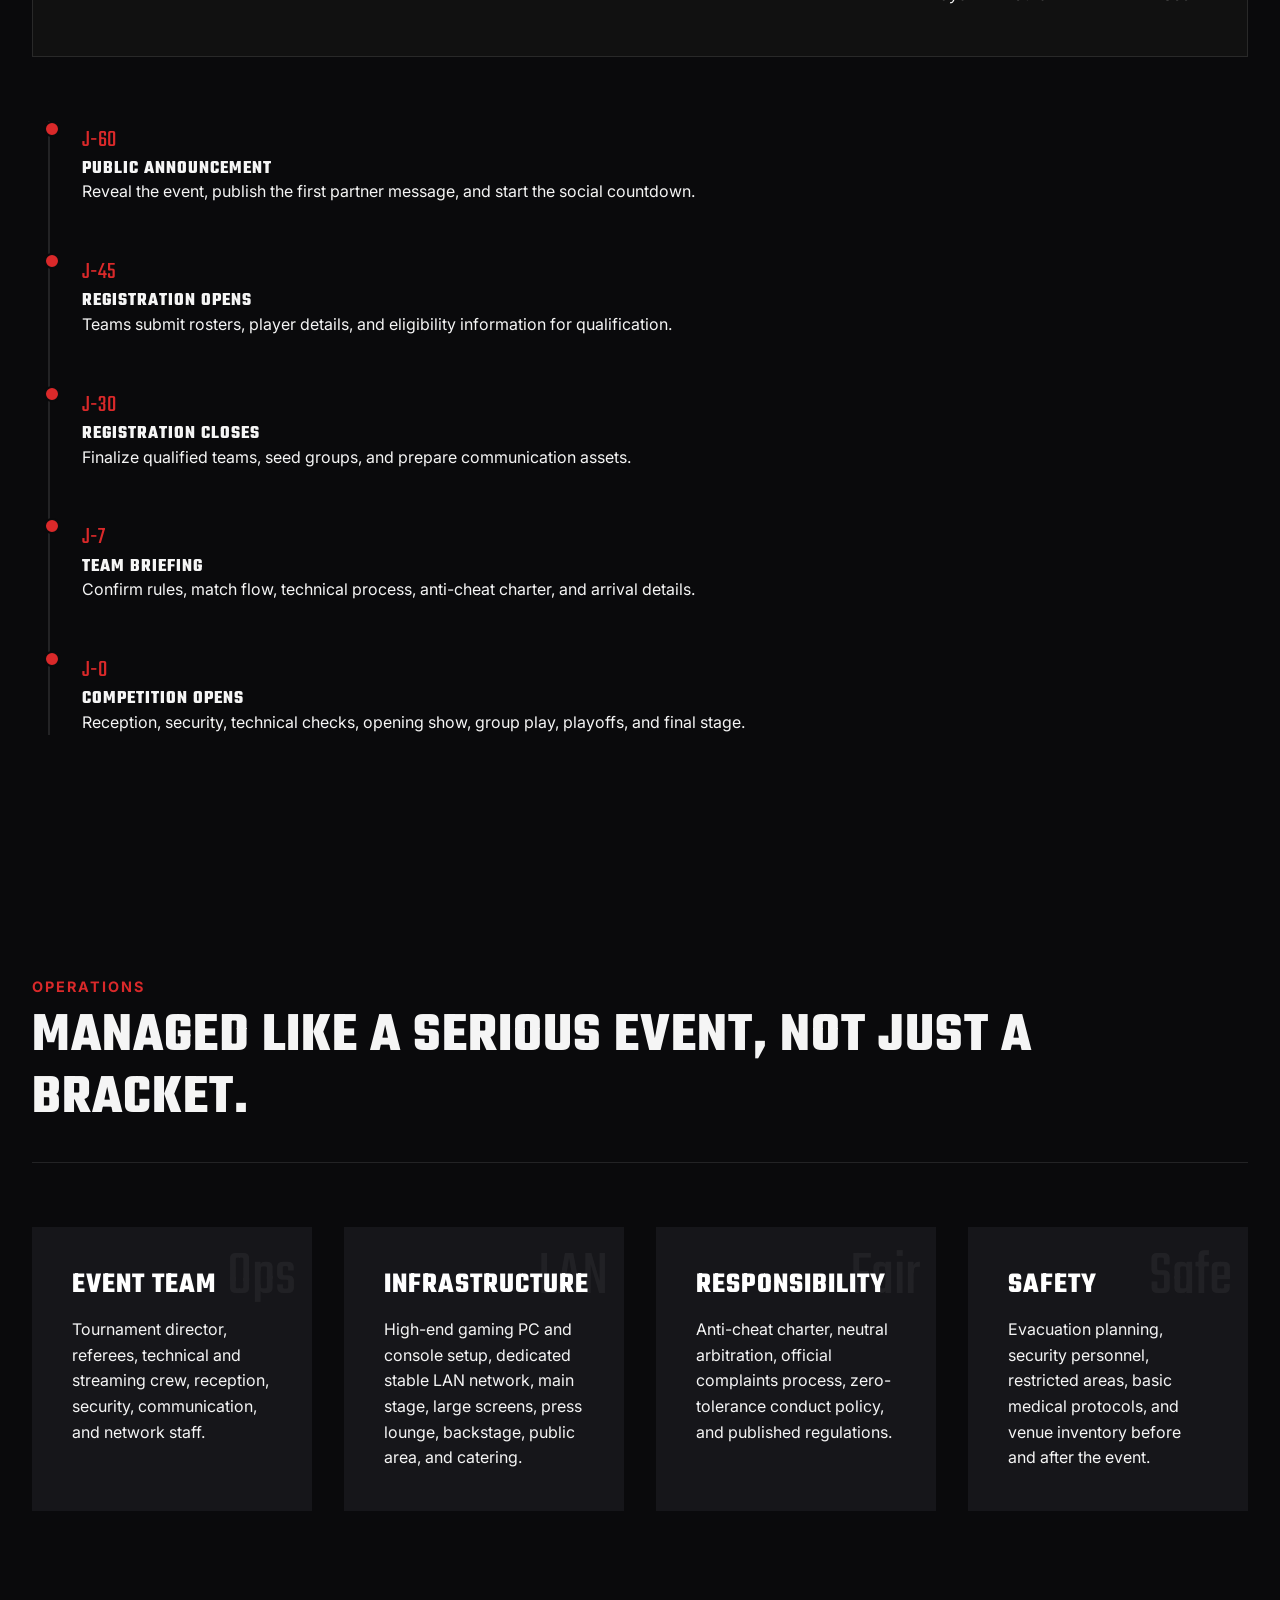
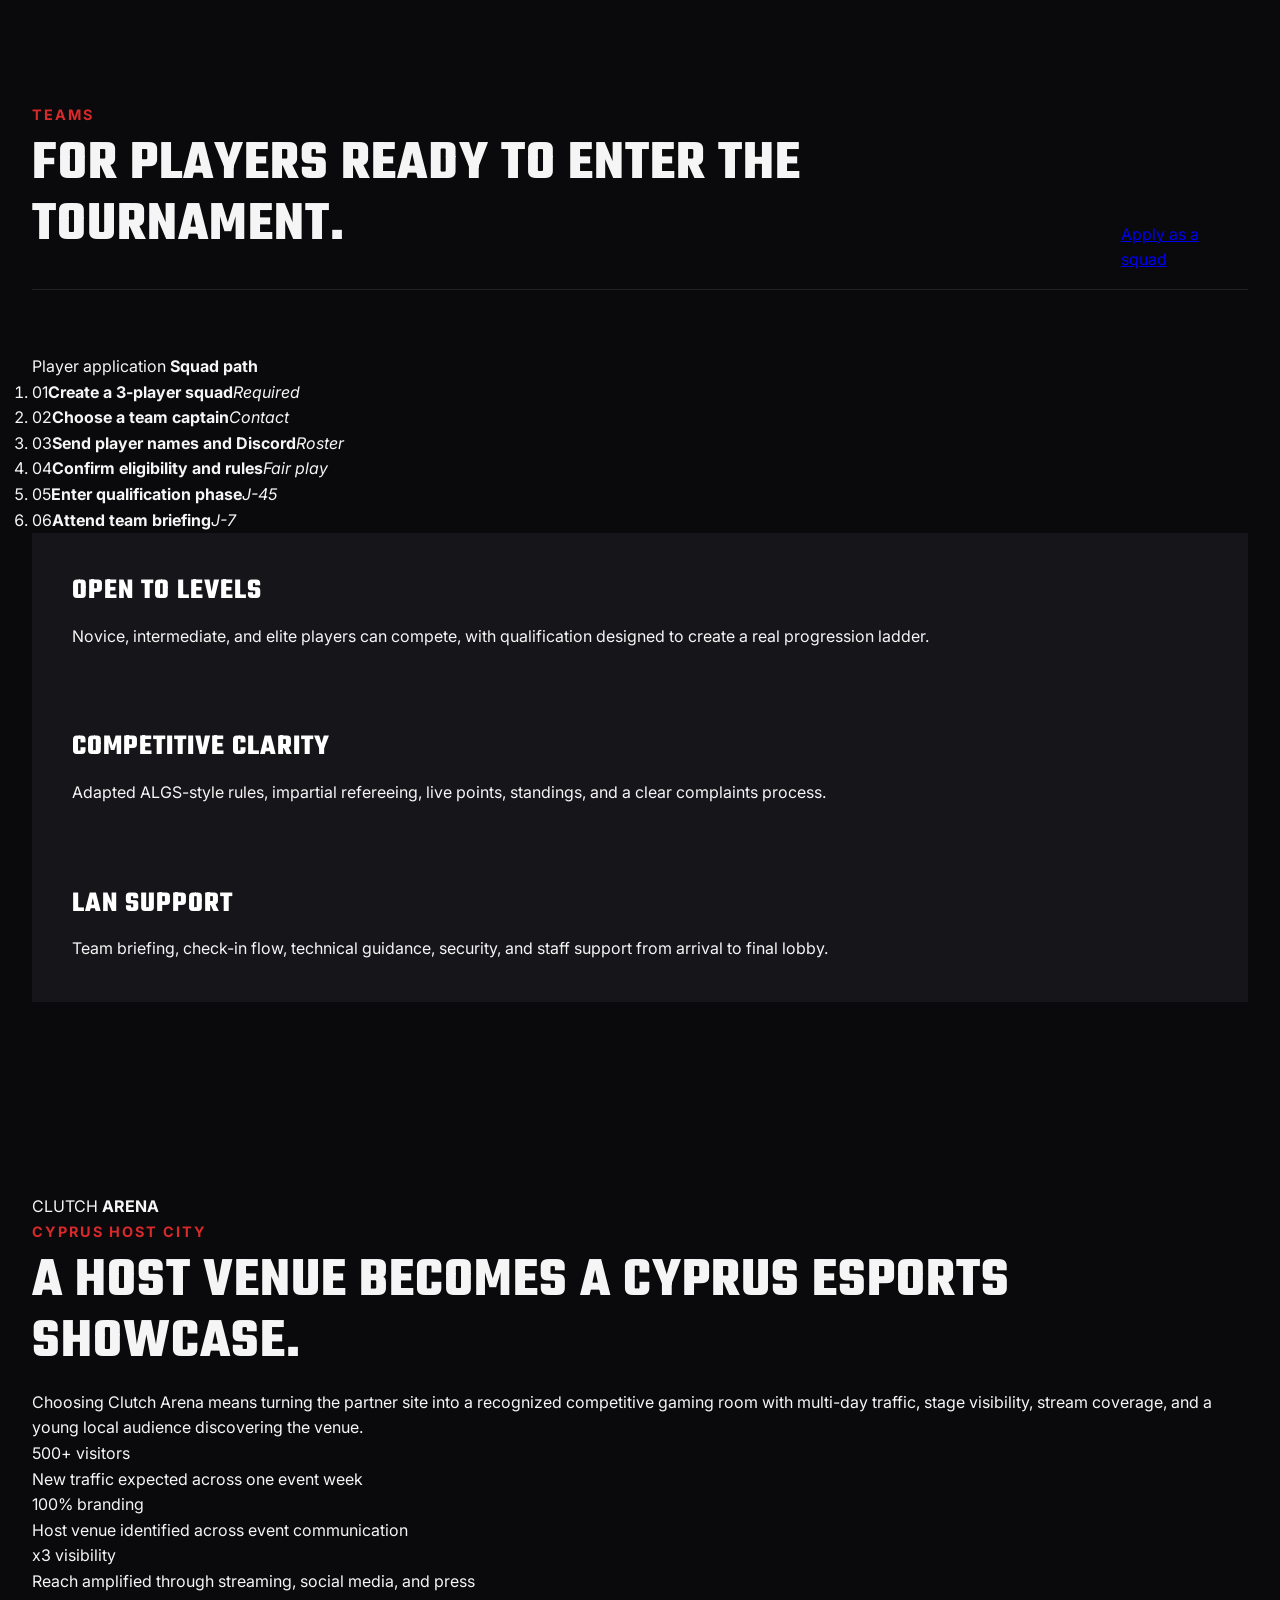
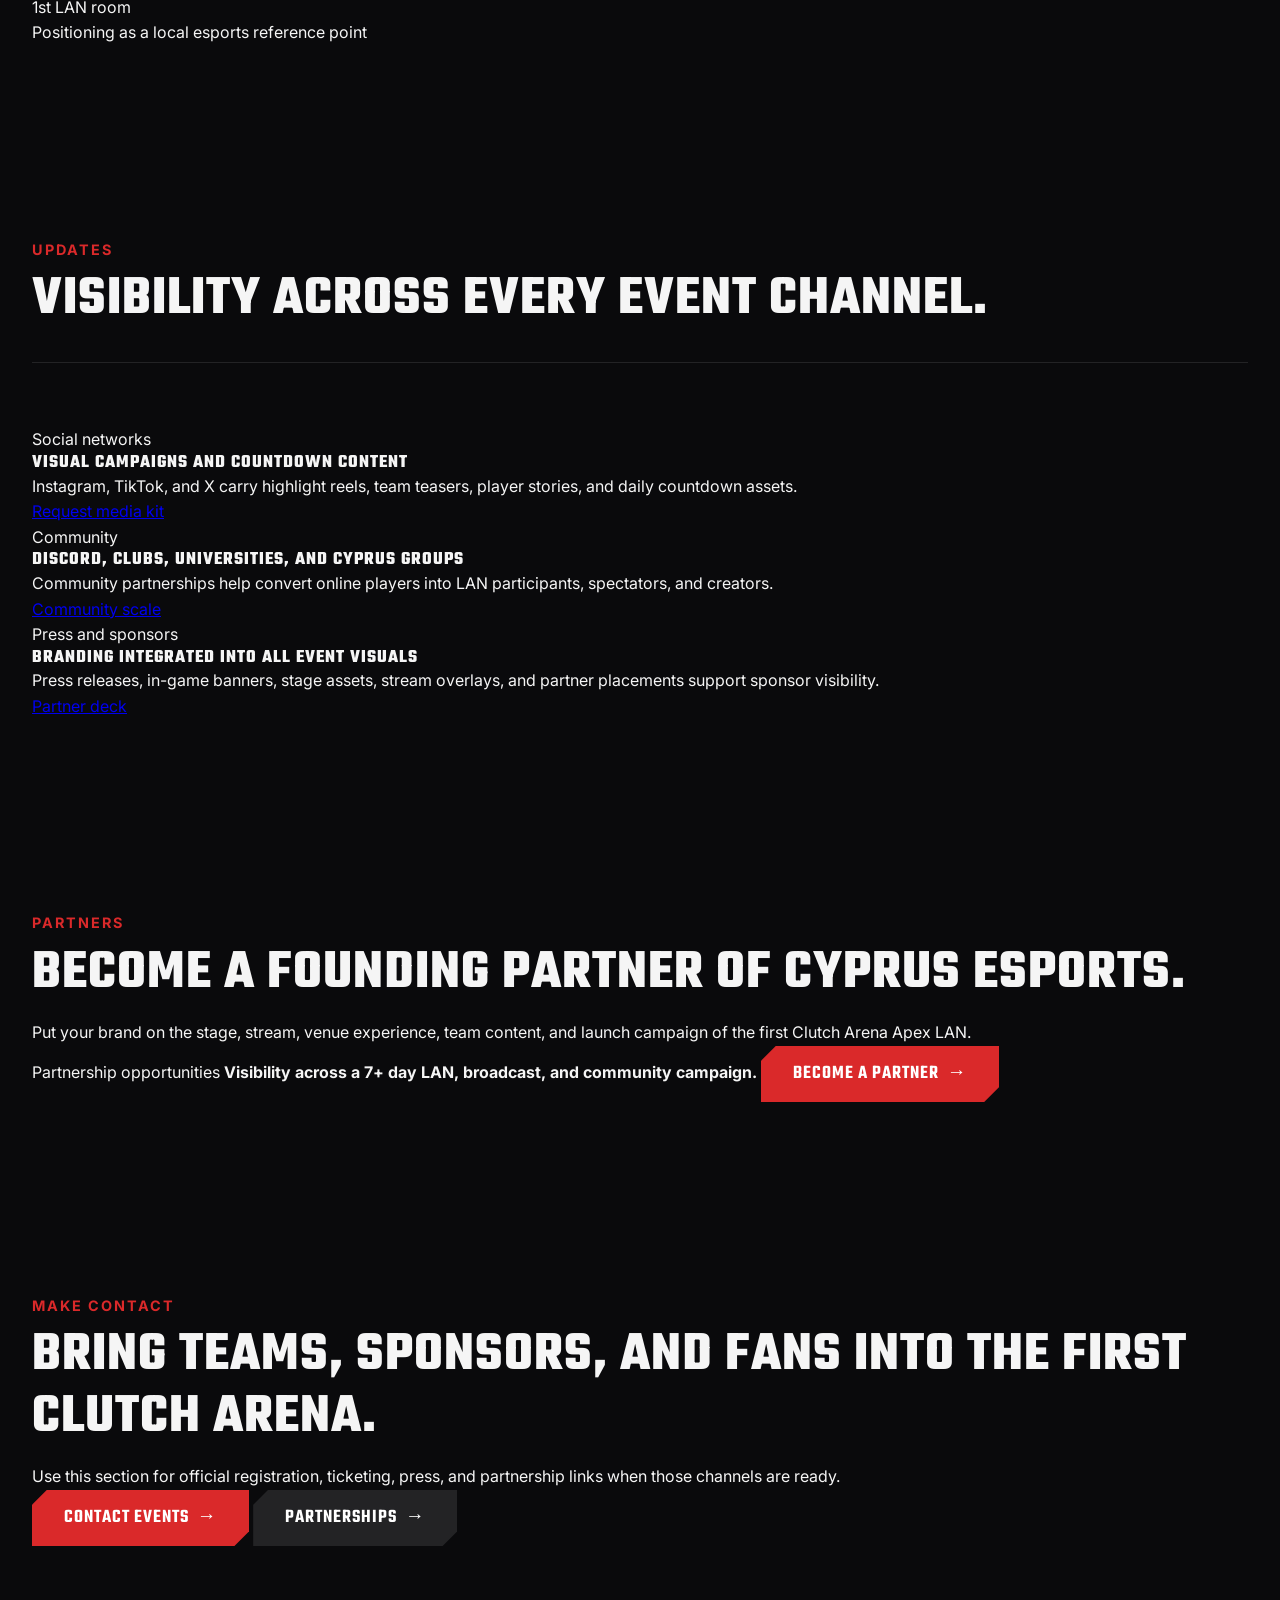
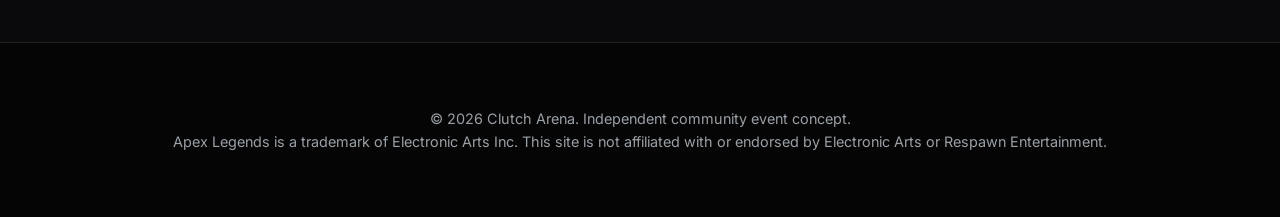
==== commit ec434a62: "Update index.html" ====
--- a/index.html
+++ b/index.html
@@ -1,22 +1,6 @@
 <!doctype html>
 <html lang="en">
   <head>
-    <script>
-      (function() {
-        // Get the user's browser language
-        const userLang = navigator.language || navigator.userLanguage;
-    
-        // Define the redirect logic
-        if (userLang.startsWith('fr')) {
-          window.location.href = 'index-fr.html';
-        } else if (userLang.startsWith('ru')) {
-          window.location.href = 'index-ru.html';
-        } else if (userLang.startsWith('tr')) {
-          window.location.href = 'index-tr.html';
-        }
-        // If none match, it stays on the English index.html
-      })();
-    </script>
     <meta charset="UTF-8" />
     <meta name="viewport" content="width=device-width, initial-scale=1.0" />
     <meta
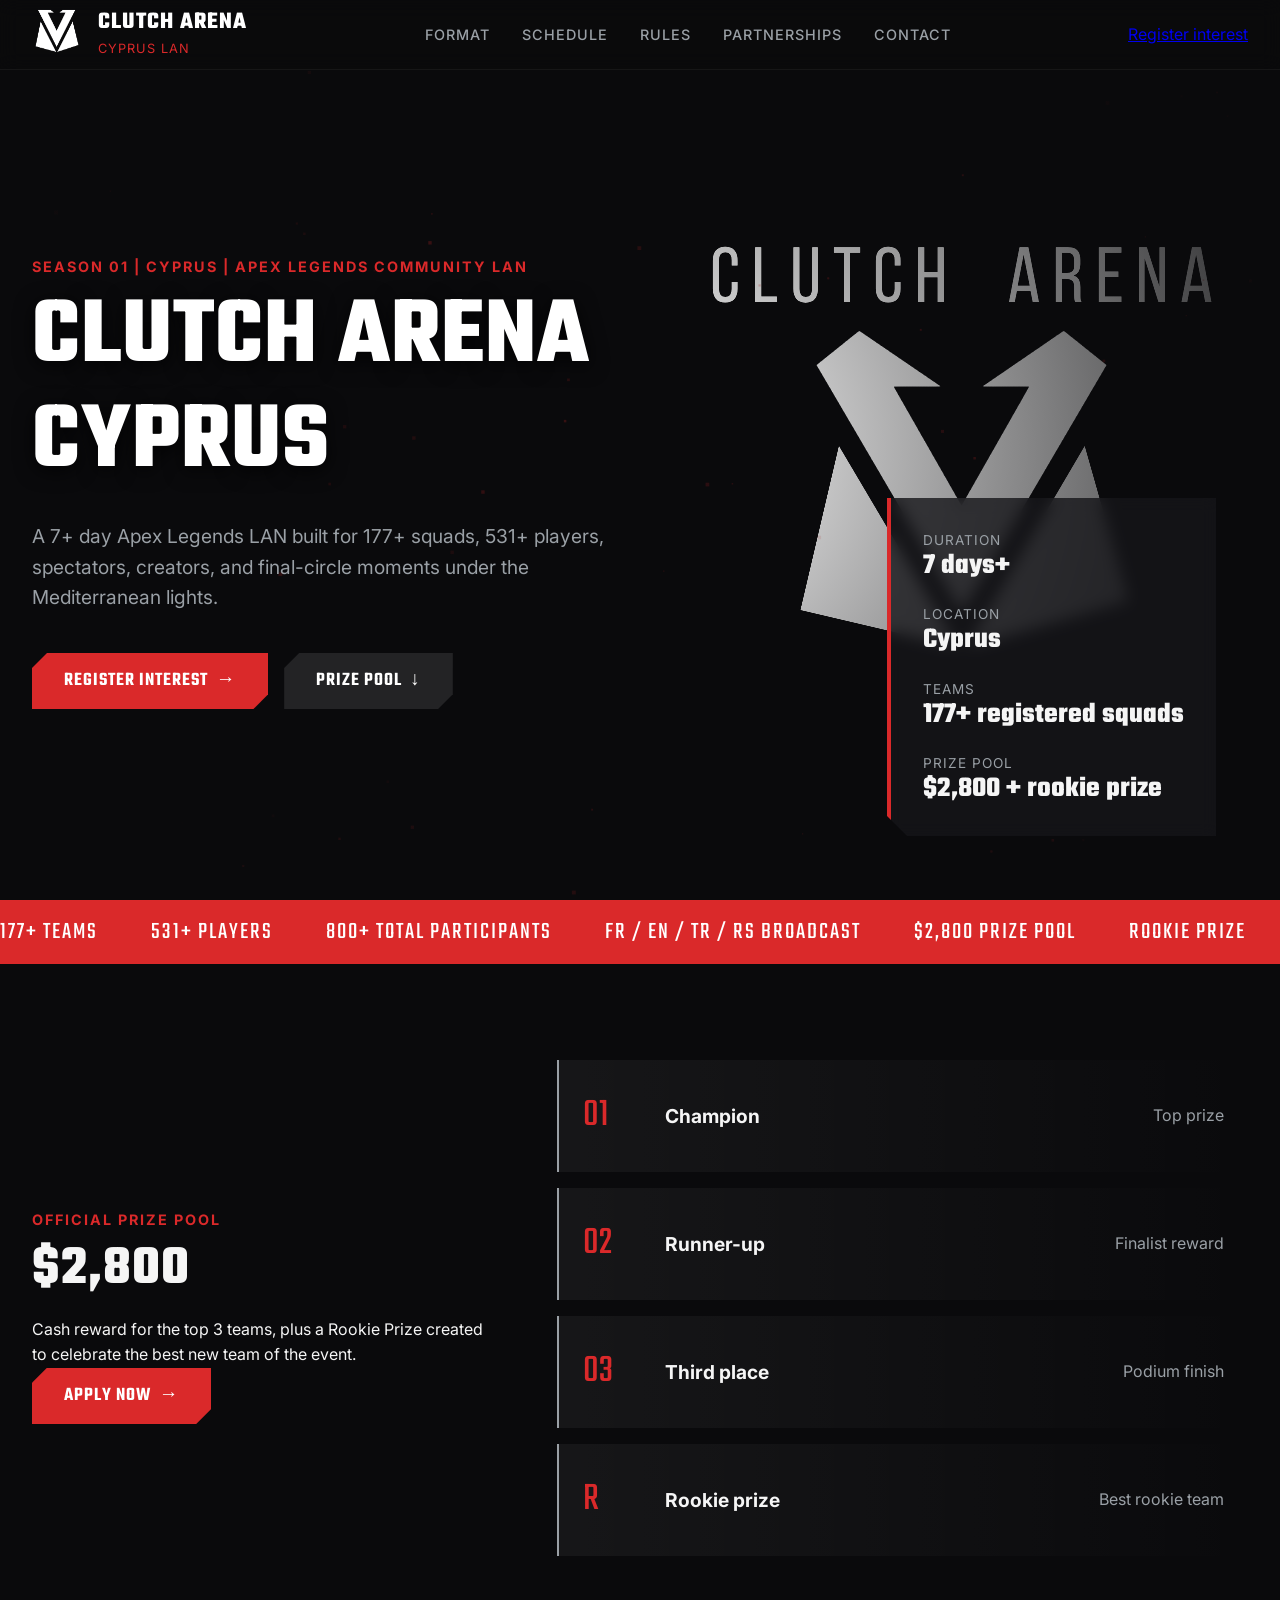
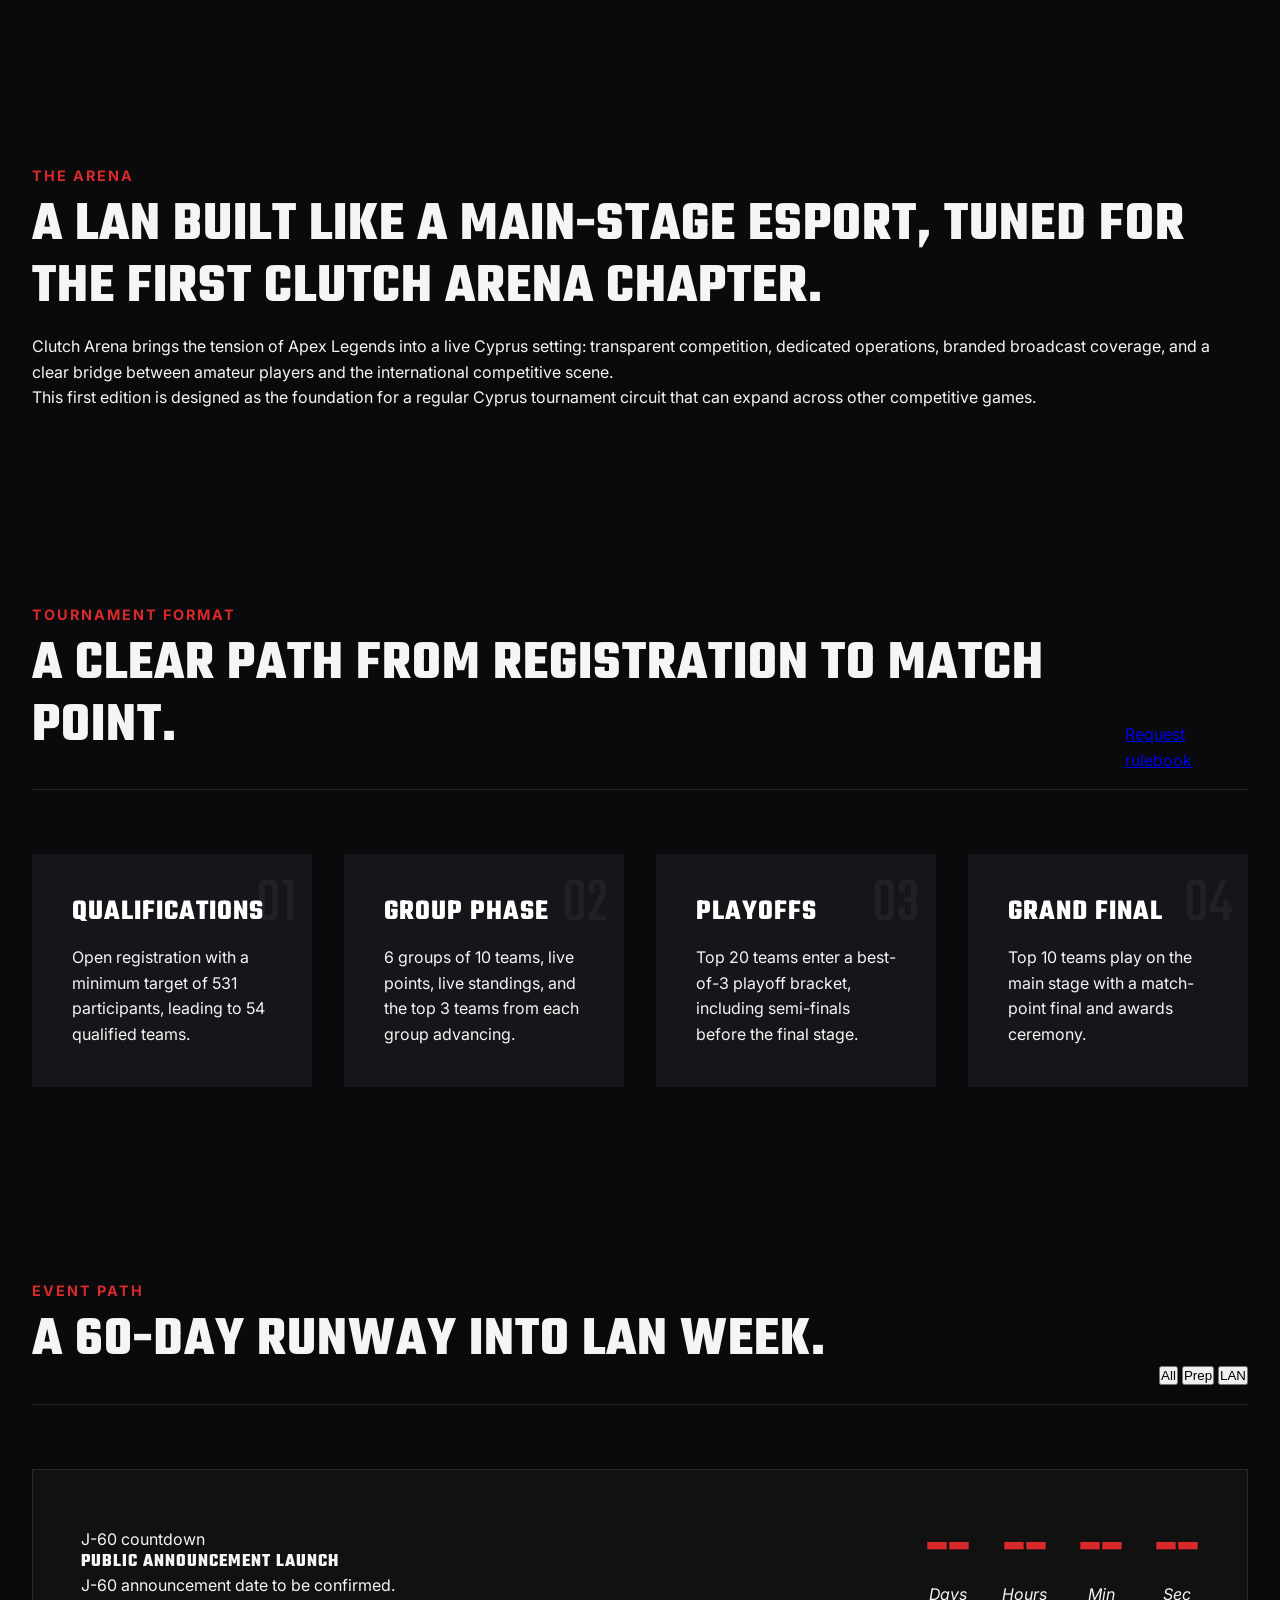
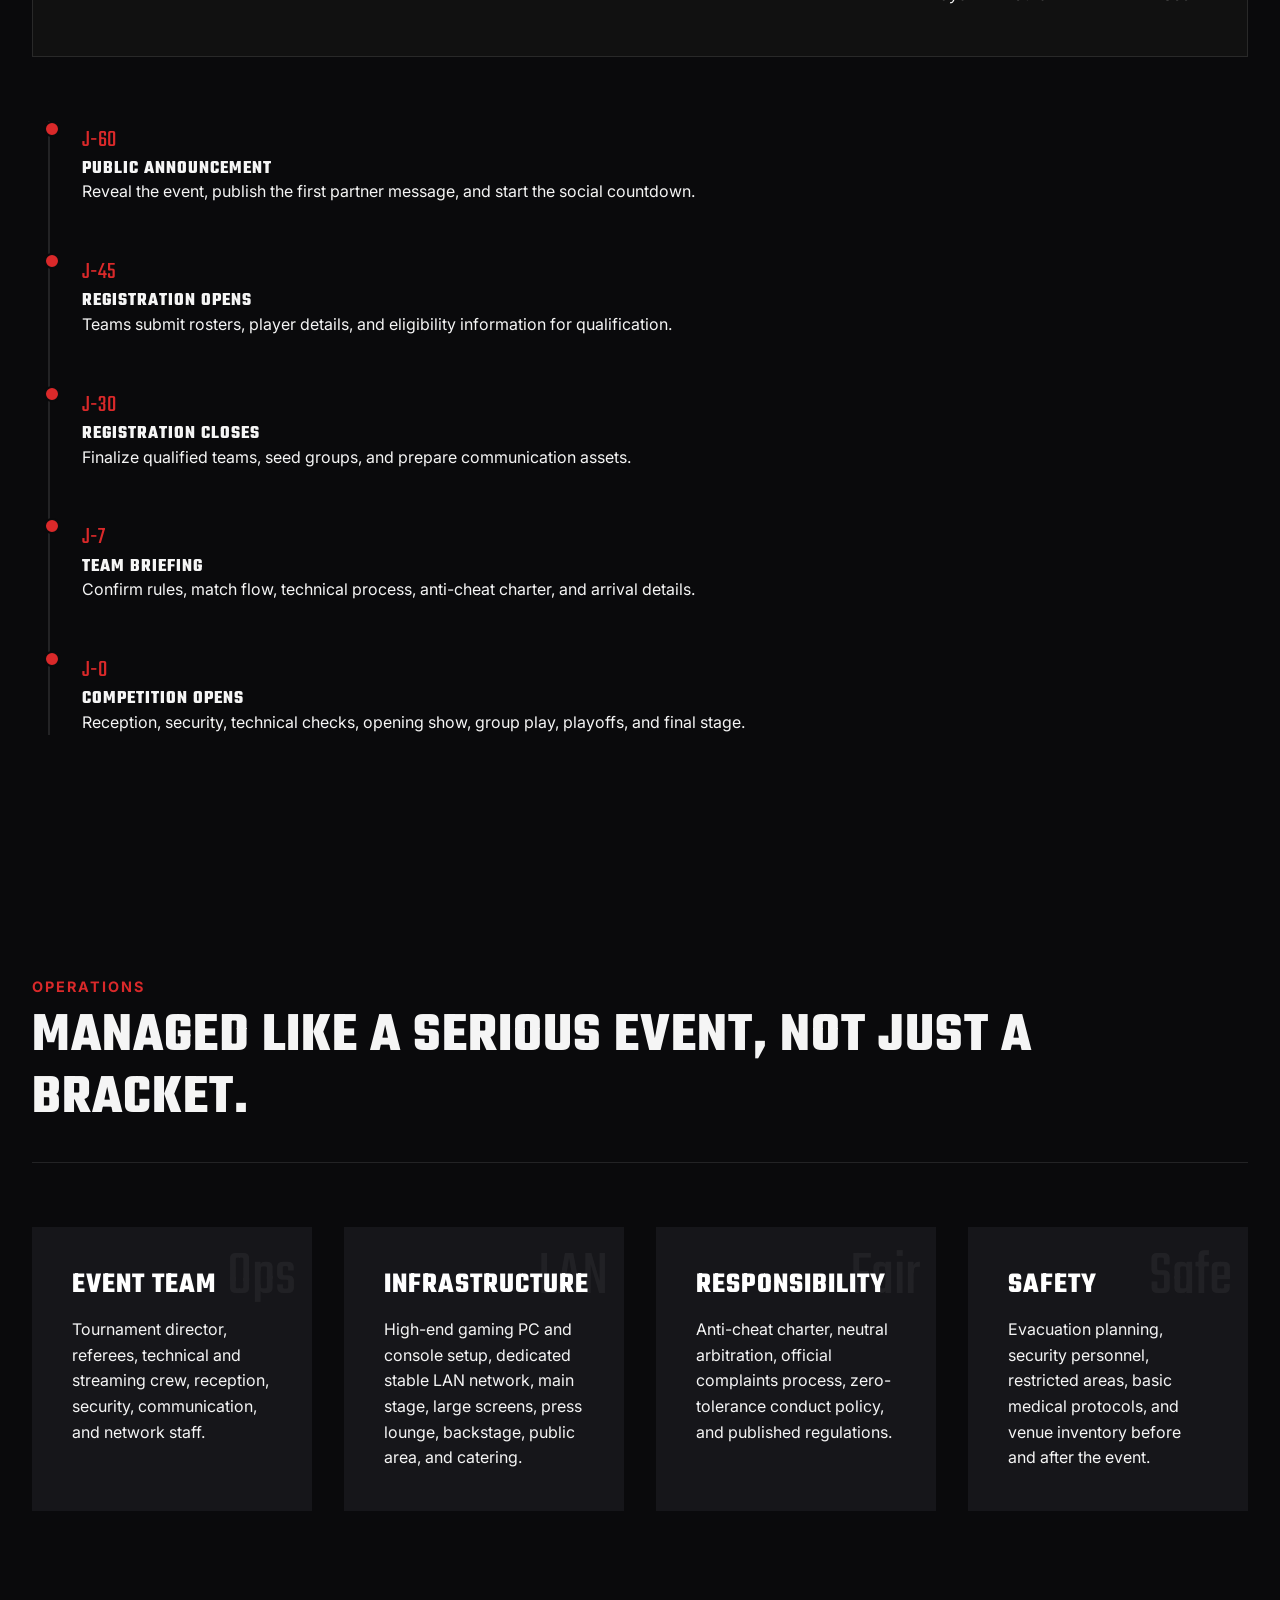
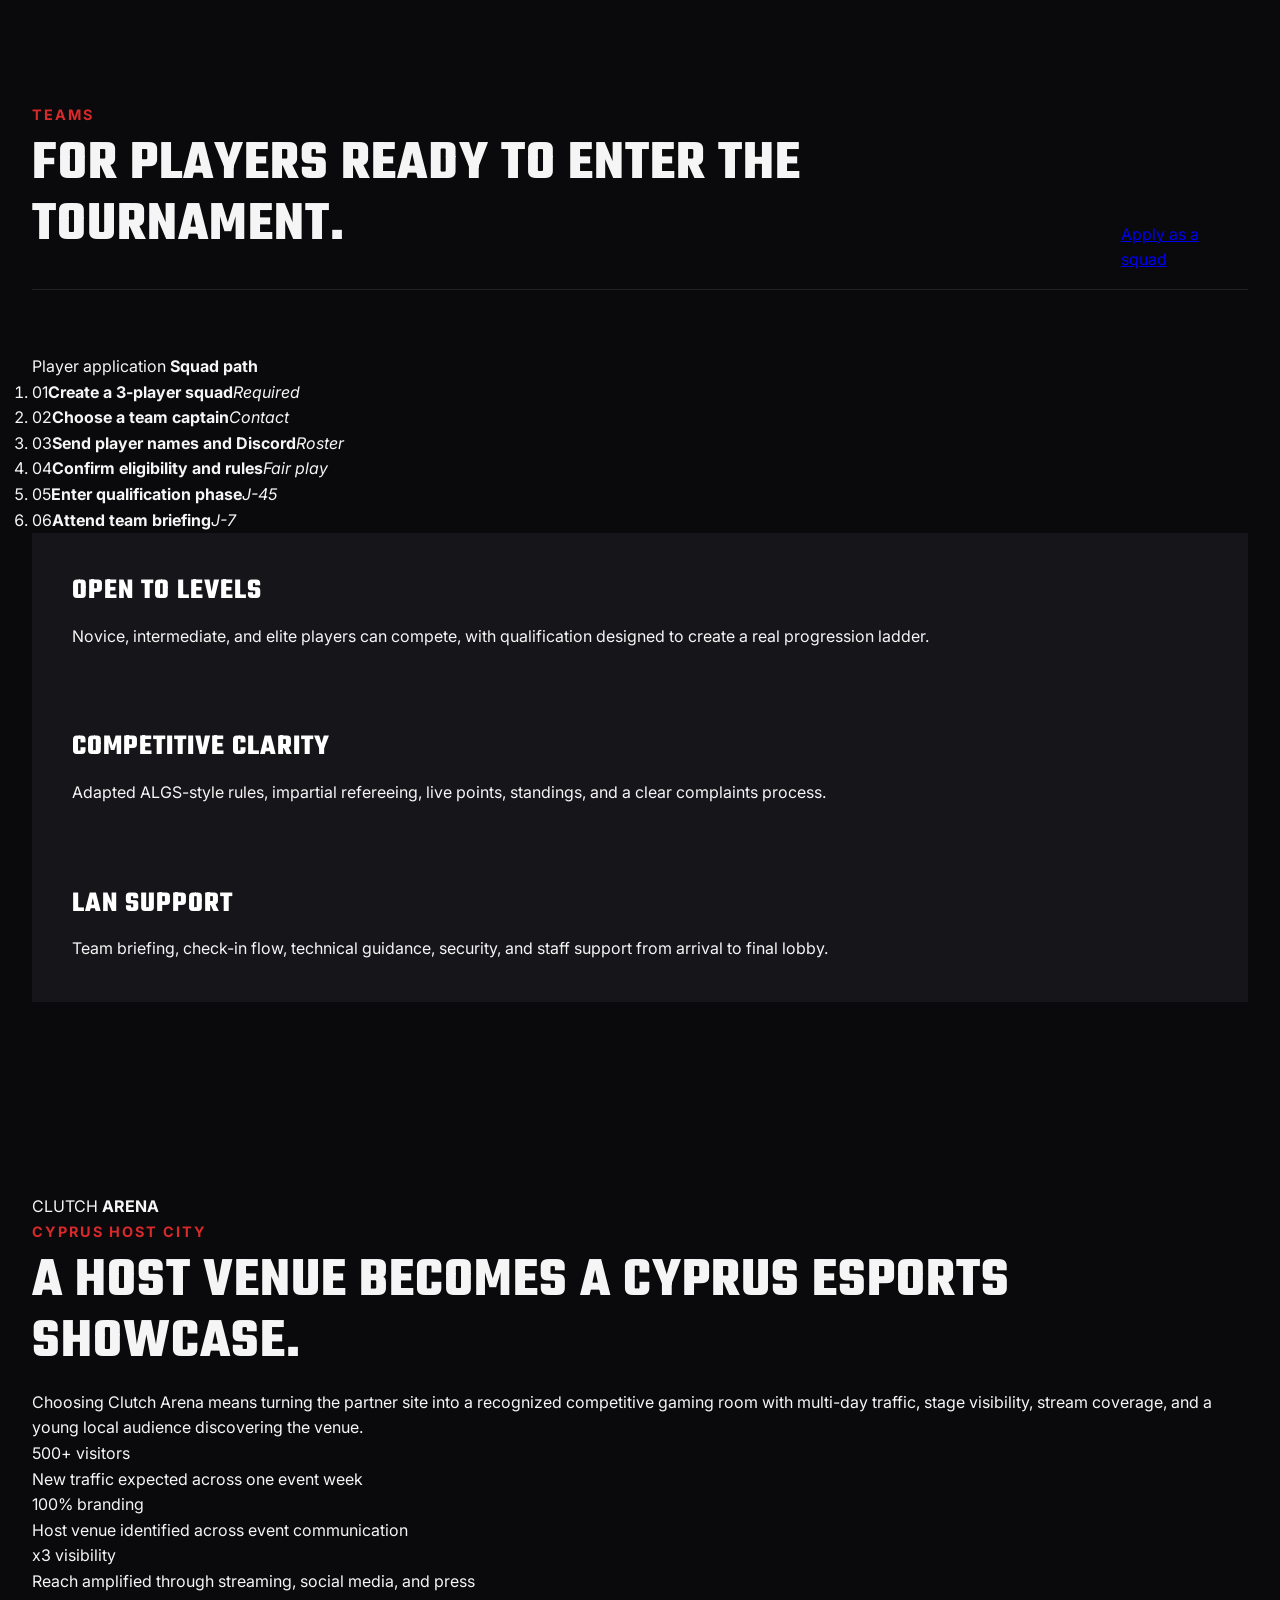
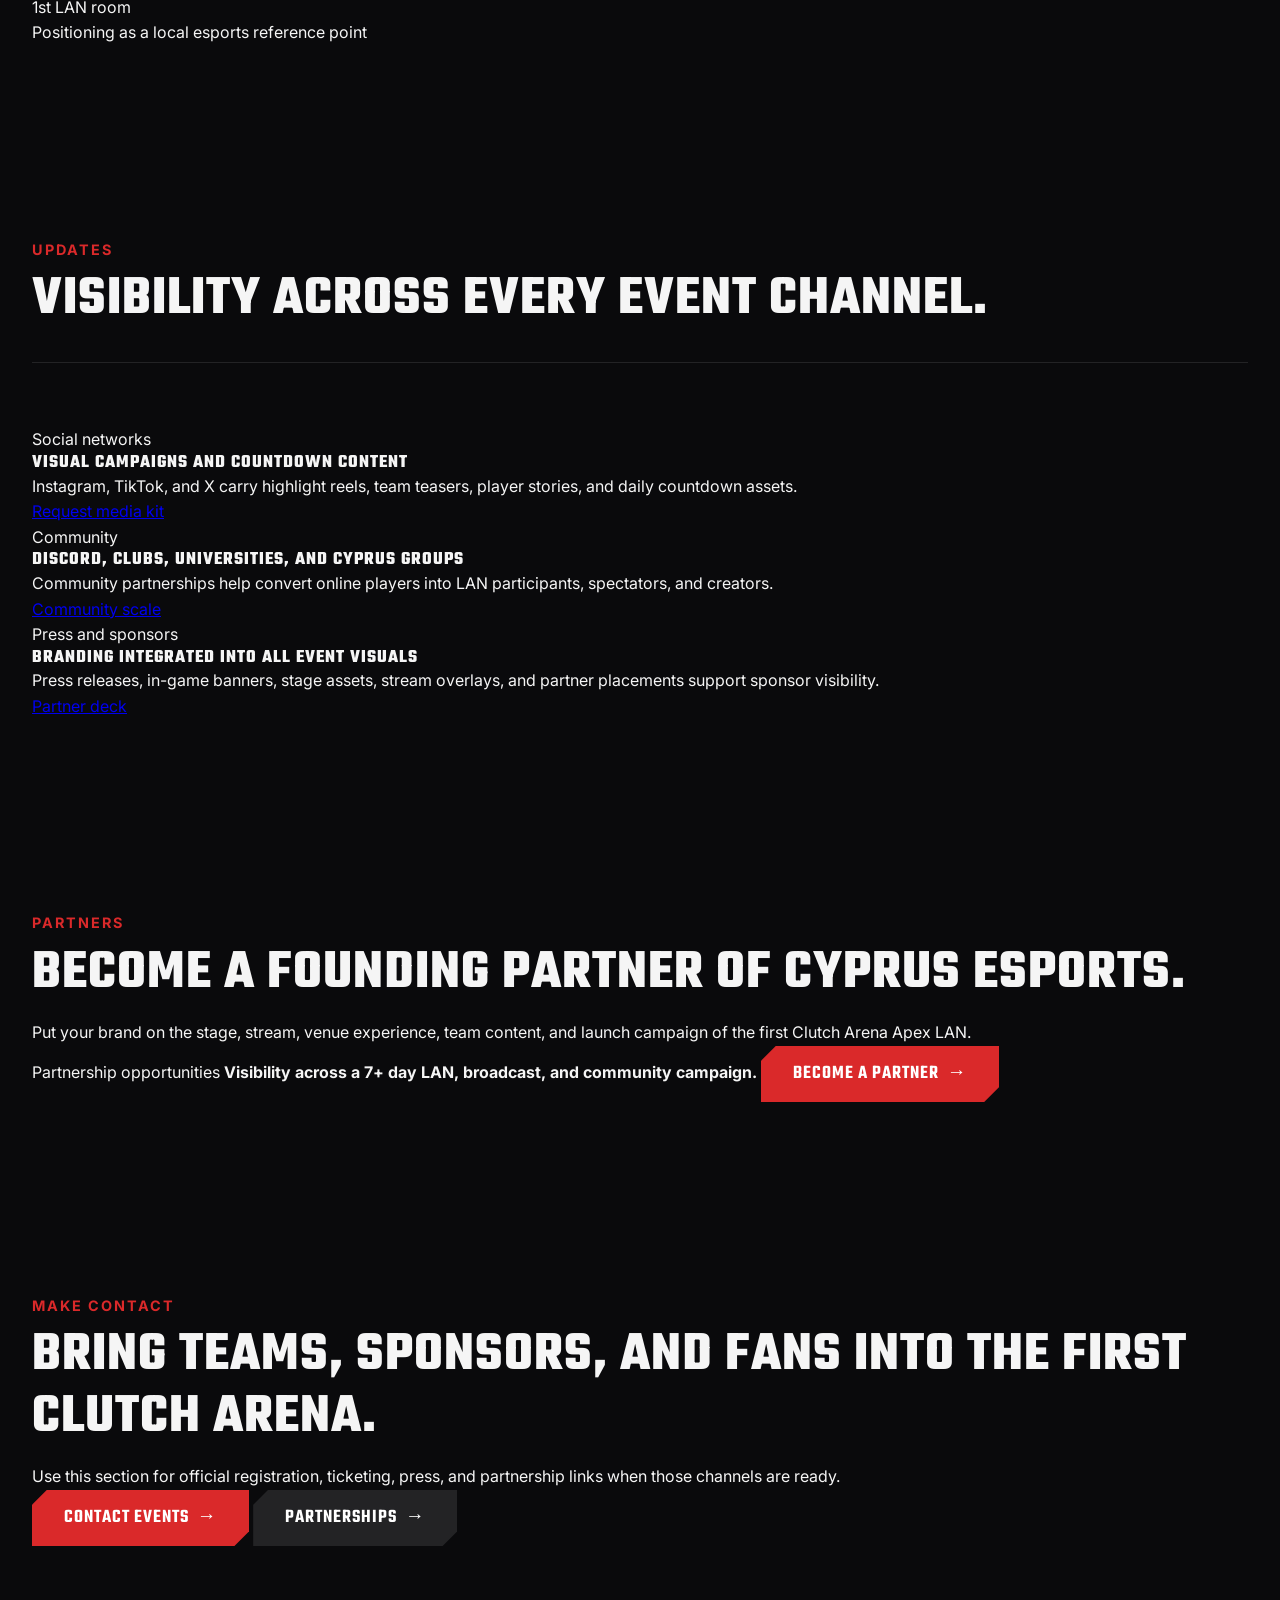
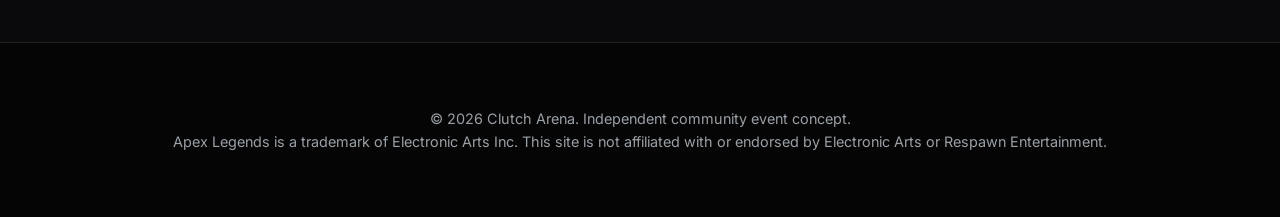
==== commit baeac709: "Add files via upload" ====
--- a/index.html
+++ b/index.html
@@ -51,7 +51,7 @@
           <p class="eyebrow">Season 01 | Cyprus | Apex Legends community LAN</p>
           <h1 id="hero-title">Clutch Arena Cyprus</h1>
           <p class="hero-lede">
-            A 7+ day Apex Legends LAN built for 176+ squads, 528+ players, spectators, creators, and final-circle moments under the Mediterranean lights.
+            A 7+ day Apex Legends LAN built for 177+ squads, 531+ players, spectators, creators, and final-circle moments under the Mediterranean lights.
           </p>
 
           <div class="hero-actions" id="register">
@@ -81,7 +81,7 @@
           </div>
           <div>
             <span>Teams</span>
-            <strong>176+ registered squads</strong>
+            <strong>177+ registered squads</strong>
           </div>
           <div>
             <span>Prize pool</span>
@@ -92,15 +92,15 @@
 
       <section class="ticker" aria-label="Event announcements">
         <div class="ticker-track">
-          <span>176+ teams</span>
-          <span>528+ players</span>
+          <span>177+ teams</span>
+          <span>531+ players</span>
           <span>800+ total participants</span>
           <span>FR / EN / TR / RS broadcast</span>
           <span>$2,800 prize pool</span>
           <span>Rookie prize</span>
           <span>Match point final</span>
-          <span>176+ teams</span>
-          <span>528+ players</span>
+          <span>177+ teams</span>
+          <span>531+ players</span>
           <span>800+ total participants</span>
           <span>FR / EN / TR / RS broadcast</span>
           <span>$2,800 prize pool</span>
@@ -177,22 +177,22 @@
           <article class="feature-card">
             <span class="card-index">01</span>
             <h3>Qualifications</h3>
-            <p>Open registration with a minimum target of 528 participants, leading to 75 qualified teams.</p>
+            <p>Open registration with a minimum target of 531 participants, leading to 54 qualified teams.</p>
           </article>
           <article class="feature-card">
             <span class="card-index">02</span>
             <h3>Group phase</h3>
-            <p>5 groups of 15 teams, live points, live standings, and the top 6 teams from each group advancing.</p>
+            <p>6 groups of 10 teams, live points, live standings, and the top 3 teams from each group advancing.</p>
           </article>
           <article class="feature-card">
             <span class="card-index">03</span>
             <h3>Playoffs</h3>
-            <p>Top 30 teams enter a best-of-3 playoff bracket, including semi-finals before the final stage.</p>
+            <p>Top 20 teams enter a best-of-3 playoff bracket, including semi-finals before the final stage.</p>
           </article>
           <article class="feature-card">
             <span class="card-index">04</span>
             <h3>Grand final</h3>
-            <p>Top 15 teams play on the main stage with a match-point final and awards ceremony.</p>
+            <p>Top 10 teams play on the main stage with a match-point final and awards ceremony.</p>
           </article>
         </div>
       </section>
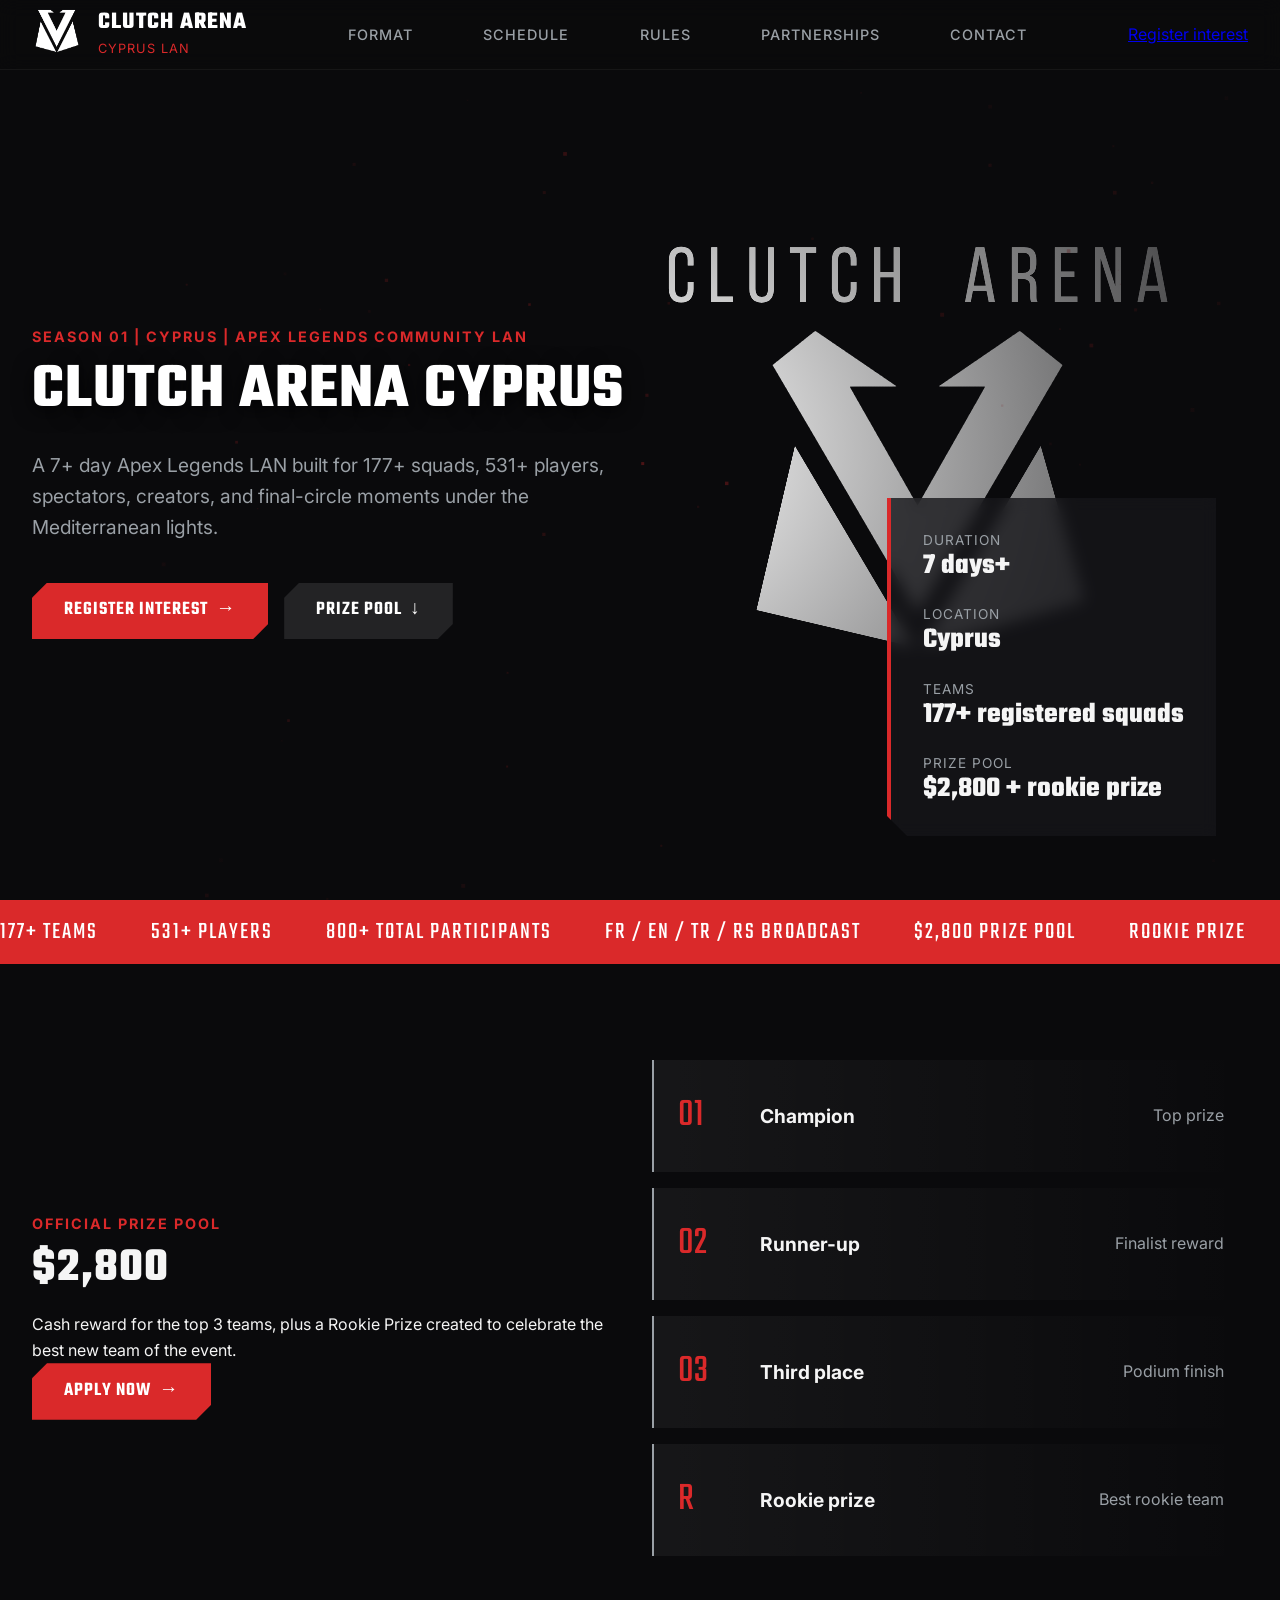
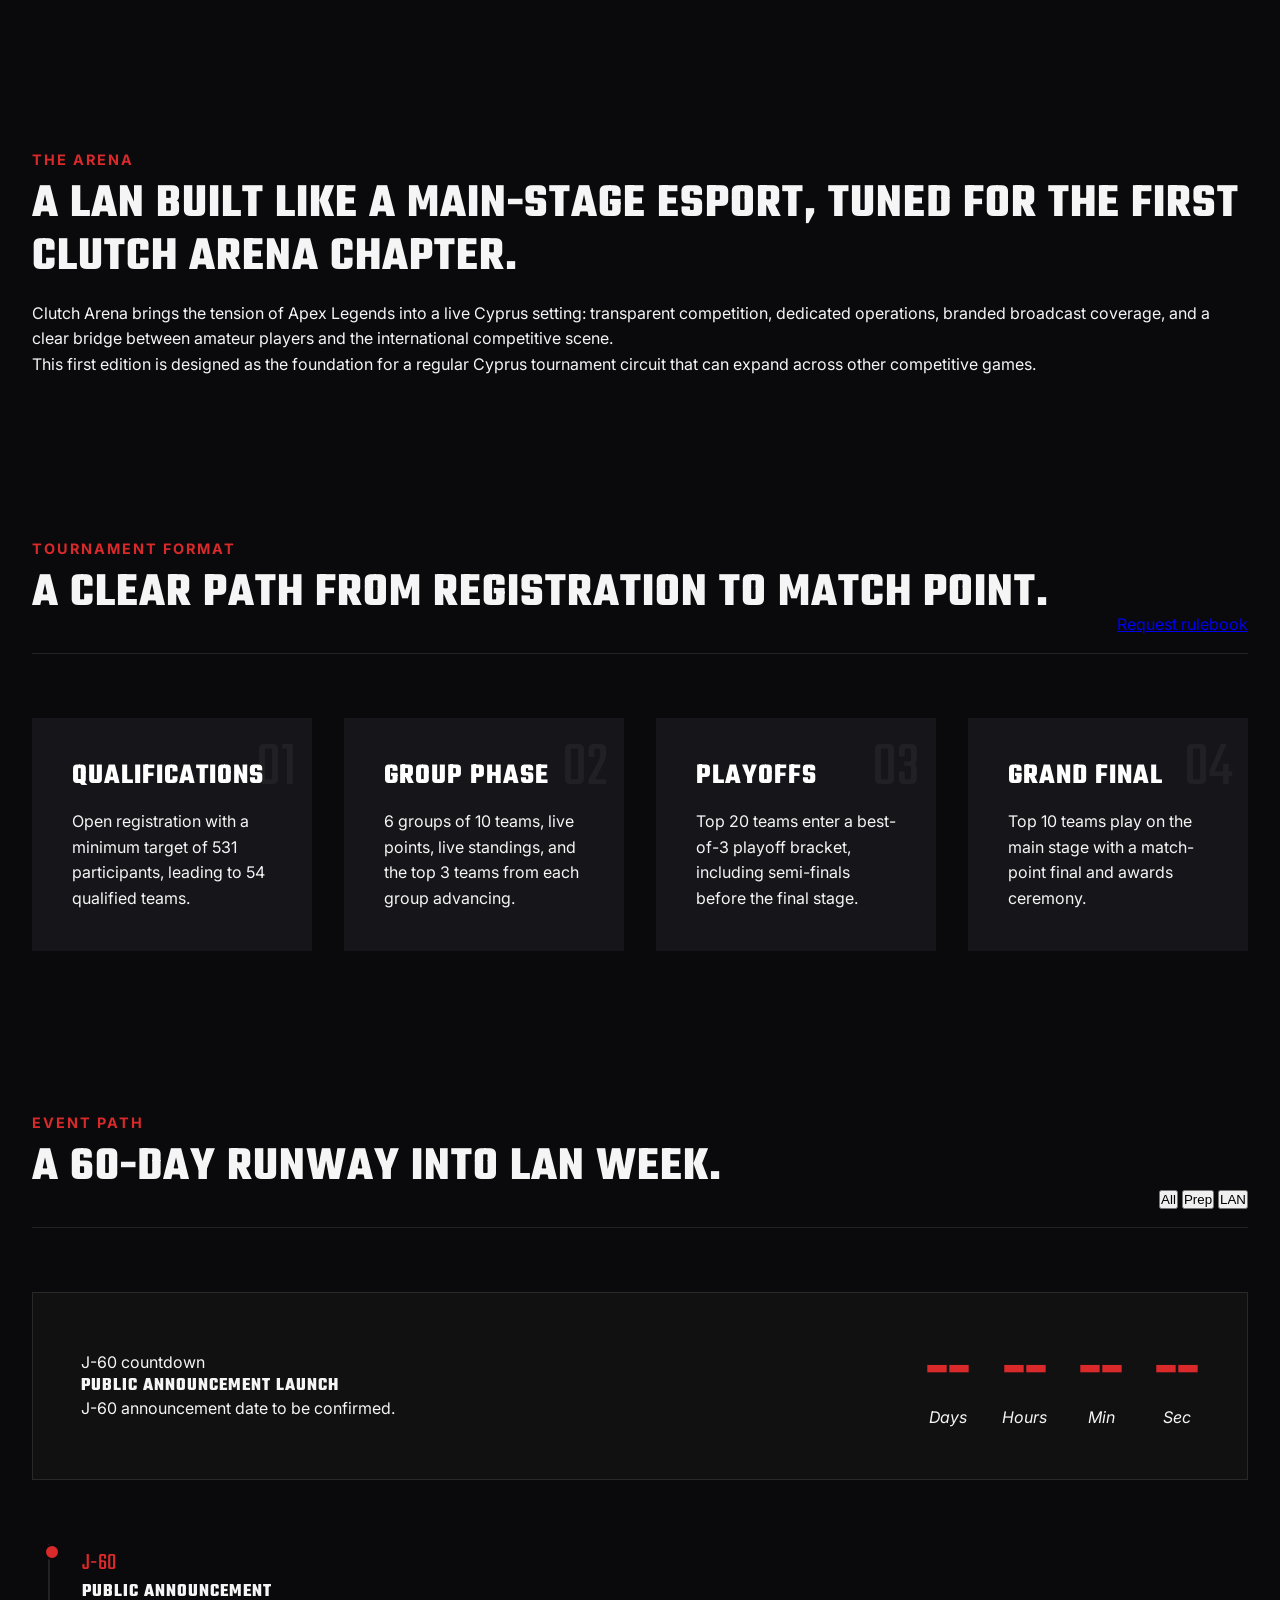
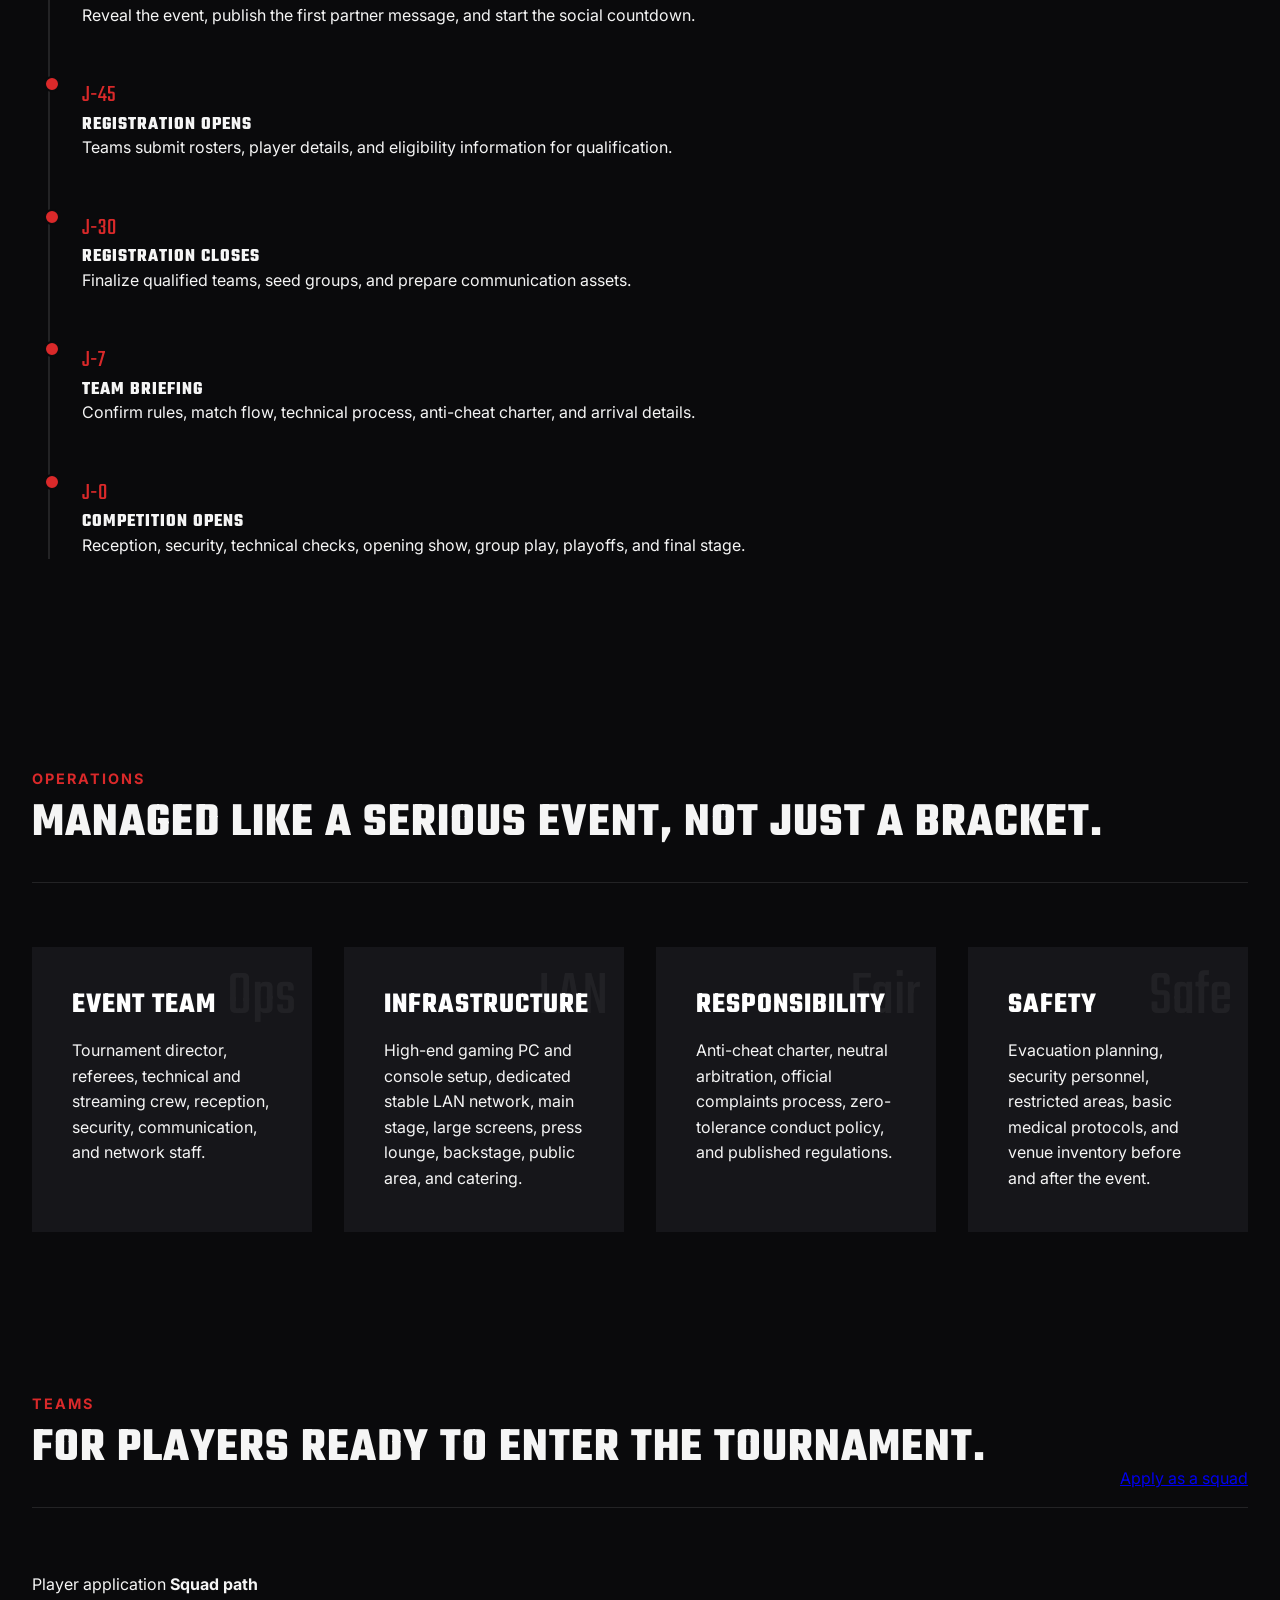
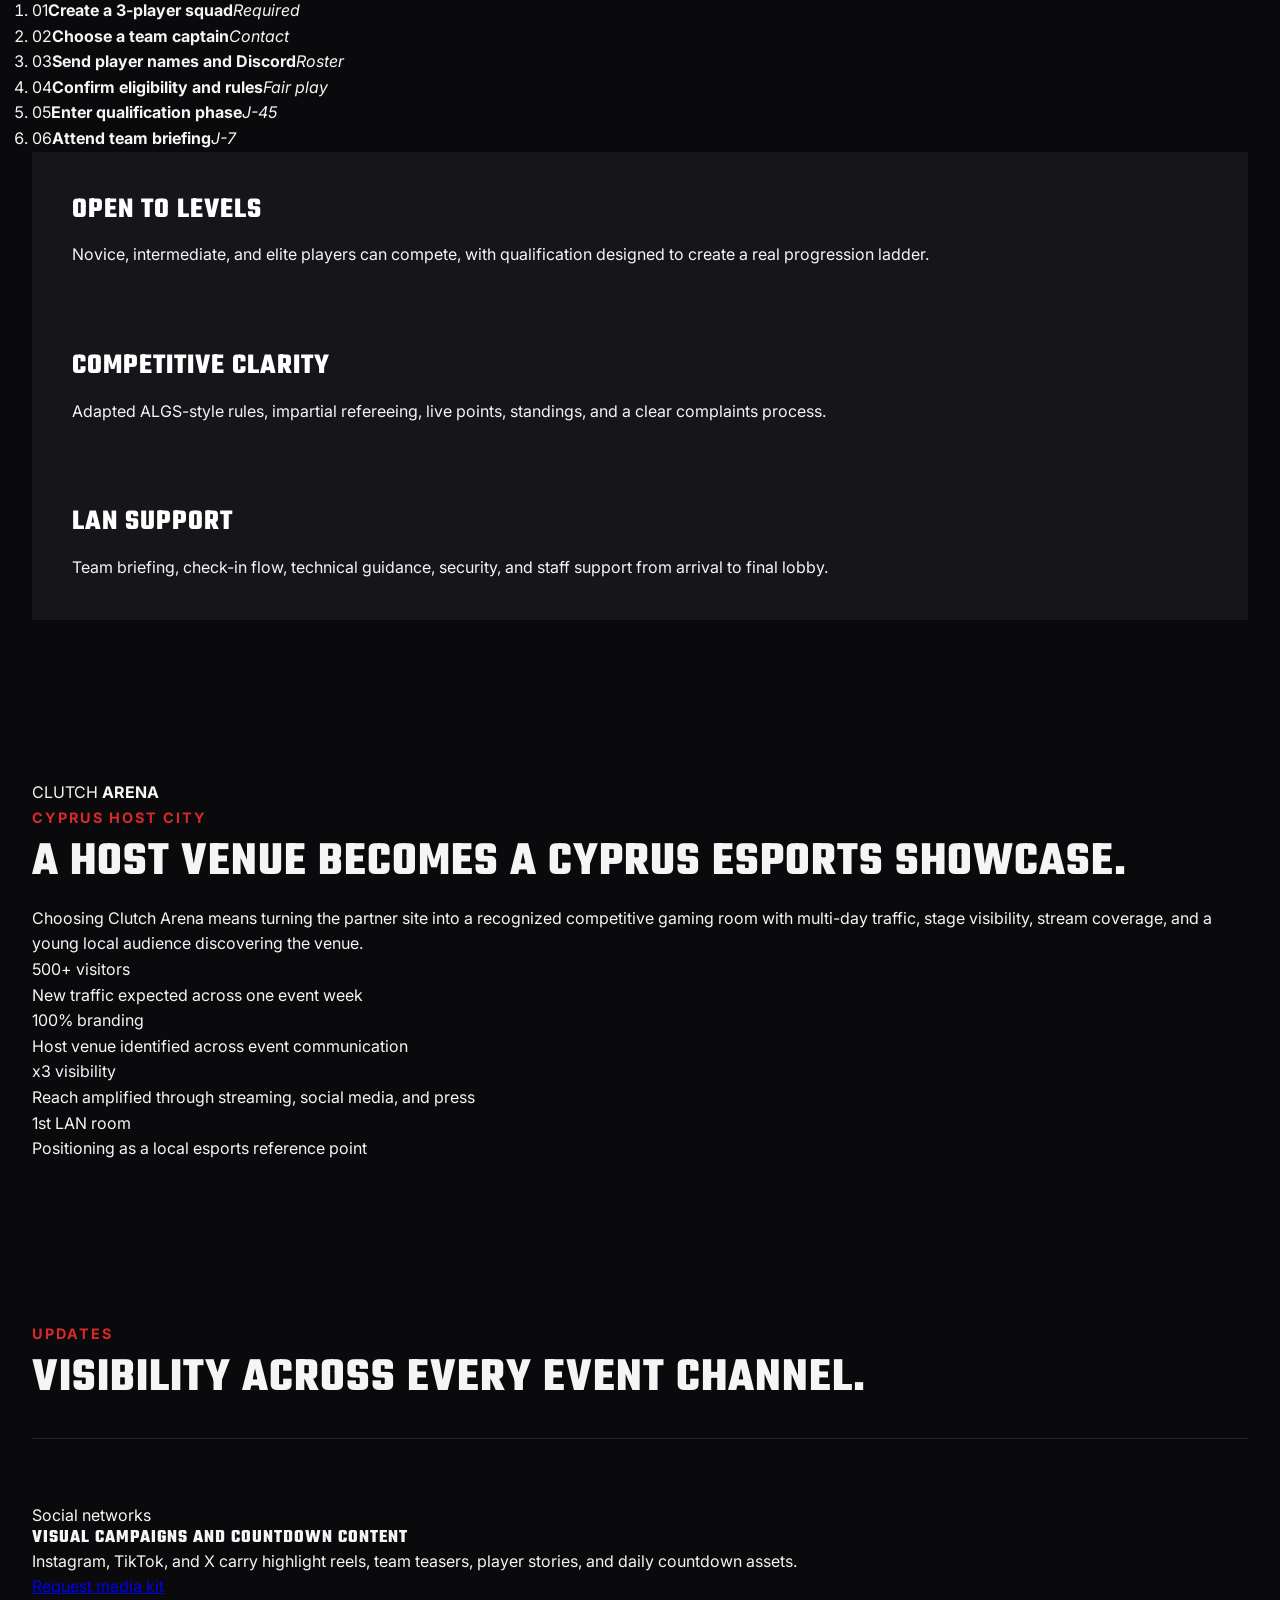
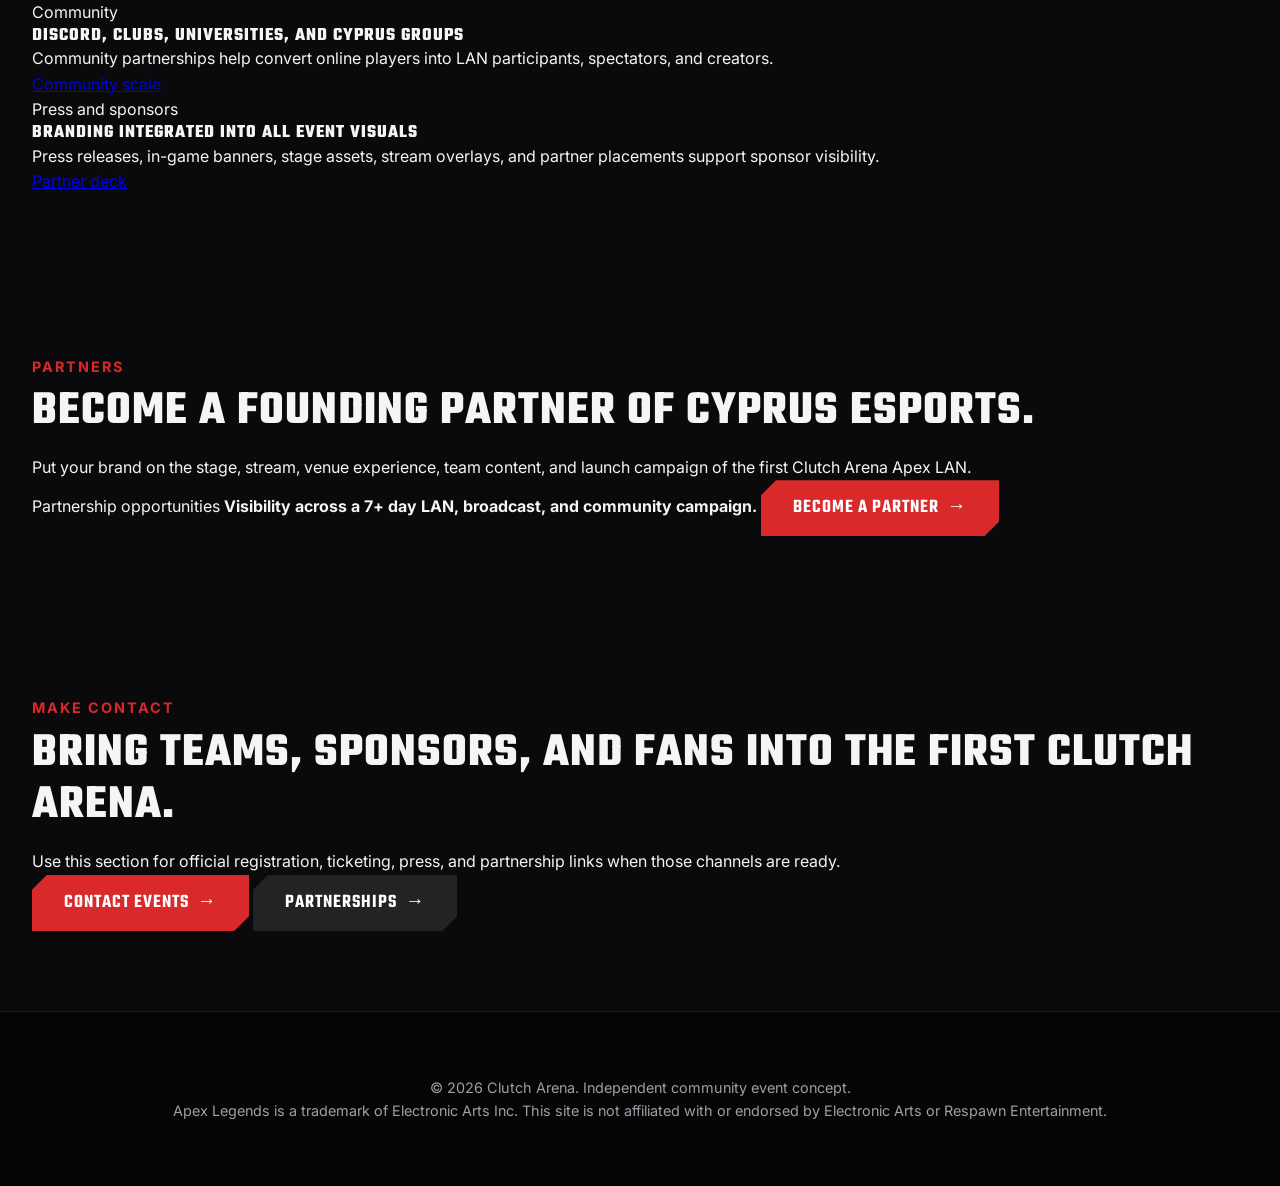
==== commit 14b82791: "Add files via upload" ====
--- a/index.html
+++ b/index.html
@@ -14,32 +14,32 @@
     <a class="skip-link" href="#main">Skip to content</a>
 
     <header class="site-header" data-header>
-      <a class="brand" href="#top" aria-label="Clutch Arena home">
-        <span class="brand-mark" aria-hidden="true">
-          <img src="assets/clutch-arena-symbol.png" alt="" width="50" height="50" />
-        </span>
-        <span class="brand-copy">
-          <strong>Clutch Arena</strong>
-          <small>Cyprus LAN</small>
-        </span>
-      </a>
-
-      <button class="nav-toggle" type="button" aria-expanded="false" aria-controls="site-nav" data-nav-toggle>
-        <span class="nav-toggle-line"></span>
-        <span class="nav-toggle-line"></span>
-        <span class="nav-toggle-line"></span>
-      </button>
-
-      <nav class="site-nav" id="site-nav" data-nav>
-       <a href="index.html#format" data-i18n="nav_format">Format</a>
-       <a href="index.html#schedule" data-i18n="nav_schedule">Schedule</a>
-       <a href="rules.html" data-i18n="nav_rules">Rules</a>
-       <a href="partnerships.html" data-i18n="nav_partners">Partnerships</a>
-       <a href="contact.html" data-i18n="nav_contact">Contact</a>
-      </nav>
-
-      <a class="header-cta" href="#register">Register interest</a>
-    </header>
+  <a class="brand" href="index.html" aria-label="Clutch Arena home">
+    <span class="brand-mark" aria-hidden="true">
+      <img src="assets/clutch-arena-symbol.png" alt="" width="50" height="50" />
+    </span>
+    <span class="brand-copy">
+      <strong>Clutch Arena</strong>
+      <small>Cyprus LAN</small>
+    </span>
+  </a>
+
+  <button class="nav-toggle" type="button" aria-expanded="false" aria-controls="site-nav" data-nav-toggle>
+    <span class="nav-toggle-line"></span>
+    <span class="nav-toggle-line"></span>
+    <span class="nav-toggle-line"></span>
+  </button>
+
+  <nav class="site-nav" id="site-nav" data-nav>
+    <a href="index.html#format" data-i18n="nav_format">Format</a>
+    <a href="index.html#schedule" data-i18n="nav_schedule">Schedule</a>
+    <a href="rules.html" data-i18n="nav_rules">Rules</a>
+    <a href="partnerships.html" data-i18n="nav_partners">Partnerships</a>
+    <a href="contact.html" data-i18n="nav_contact">Contact</a>
+  </nav>
+
+  <a class="header-cta" href="index.html#register">Register interest</a>
+</header>
 
     <main id="main">
       <section class="hero" id="top" aria-labelledby="hero-title">
--- a/styles.css
+++ b/styles.css
@@ -181,4 +181,94 @@
     display: flex;
     align-items: center;
     overflow: hidden; /* Prevents layout jitter */
+}
+
+/* Mobile First: Stacked by default */
+.prize-shell {
+  display: grid;
+  grid-template-columns: 1fr;
+  gap: 1.5rem;
+}
+
+/* Tablet & Desktop: Split into 2 columns when there is room */
+@media (min-width: 768px) {
+  .prize-shell {
+    grid-template-columns: 1fr 1fr;
+  }
+}
+
+h1, .hero-title {
+  /* Min: 32px, Fluid scale: 5% of viewport width, Max: 72px */
+  font-size: clamp(2rem, 5vw, 4.5rem); 
+  line-height: 1.1;
+}
+
+h2 {
+  /* Scales beautifully down to mobile phone sizes */
+  font-size: clamp(1.8rem, 4vw, 3rem);
+}
+
+/* Switch from fixed desktop padding */
+.section {
+  padding: 5rem 2rem; /* Great for desktop */
+}
+
+/* Optimize for screens under tablet size */
+@media (max-width: 767px) {
+  .section {
+    padding: 2.5rem 1rem; /* Halve the padding so content fills the screen */
+  }
+  
+  main[style*="padding-top: 120px"] {
+    padding-top: 80px !important; /* Keep header spacing compact */
+  }
+}
+
+.site-nav a {
+  padding: 0.8rem 1.2rem; /* Creates a large, easy-to-tap target area */
+  display: inline-block;
+  width: 100%; /* Makes the entire width of the row clickable on mobile */
+}
+
+body {
+  overflow-x: hidden;
+  position: relative;
+  width: 100%;
+}
+
+@media (max-width: 768px) {
+  /* Hide the nav links by default on small screens */
+  .site-nav {
+    display: none; 
+    
+    /* Crucial Fixes for Visibility: */
+    position: absolute;
+    top: 100%;                  /* Drops it perfectly below the header bar */
+    left: 0;
+    width: 100%;
+    background-color: #0a0a0c;  /* Solid dark background matching your theme */
+    border-bottom: 2px solid var(--apex-red); /* Sharp esports trim border */
+    padding: 1.5rem 0;
+    z-index: 9999;              /* Forces the menu to sit on TOP of all page elements */
+  }
+
+  /* This utility class will be toggled by JS to instantly show the menu */
+  .site-nav.active {
+    display: flex;
+    flex-direction: column;
+    align-items: center;
+    gap: 1.5rem;
+  }
+  
+  .site-nav a {
+    color: white;
+    font-family: var(--font-display);
+    font-size: 1.5rem;
+    text-transform: uppercase;
+    text-decoration: none;
+    letter-spacing: 1px;
+    width: 100%;
+    text-align: center;
+    padding: 0.5rem 0;
+  }
 }
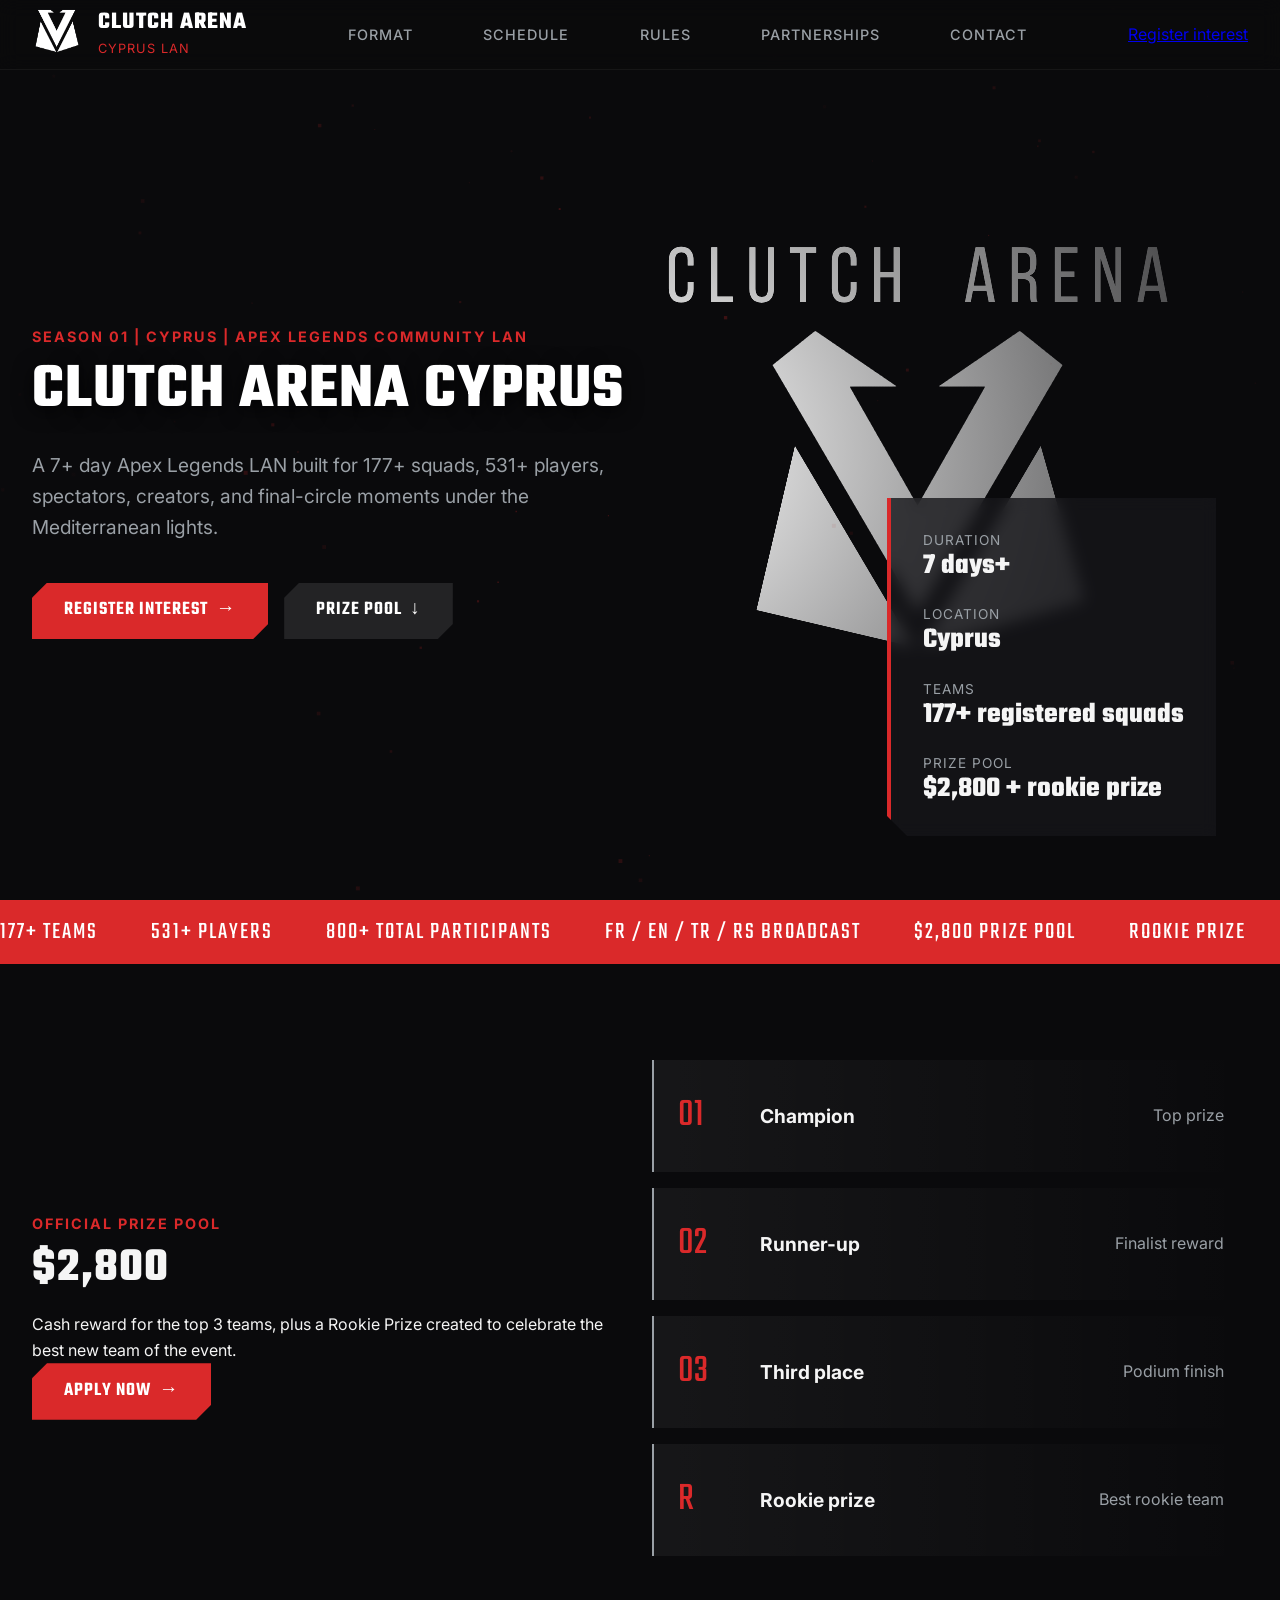
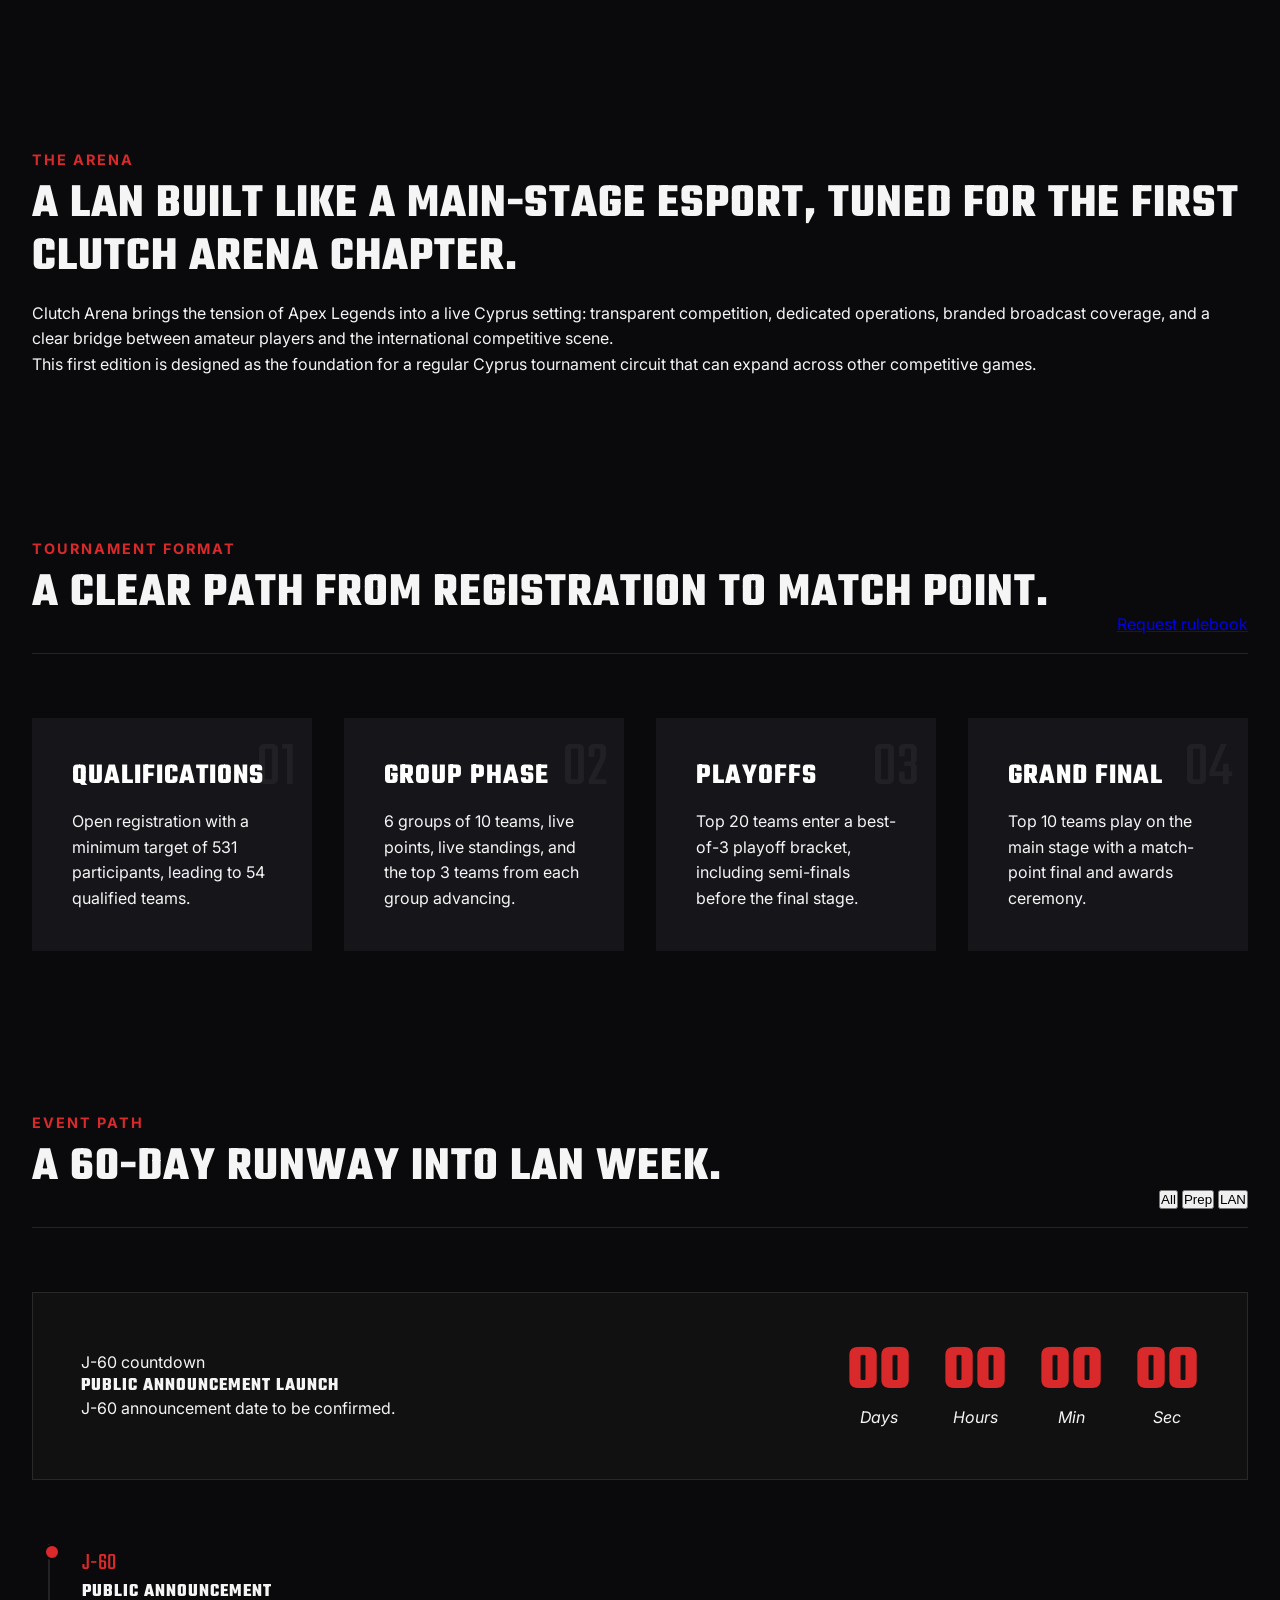
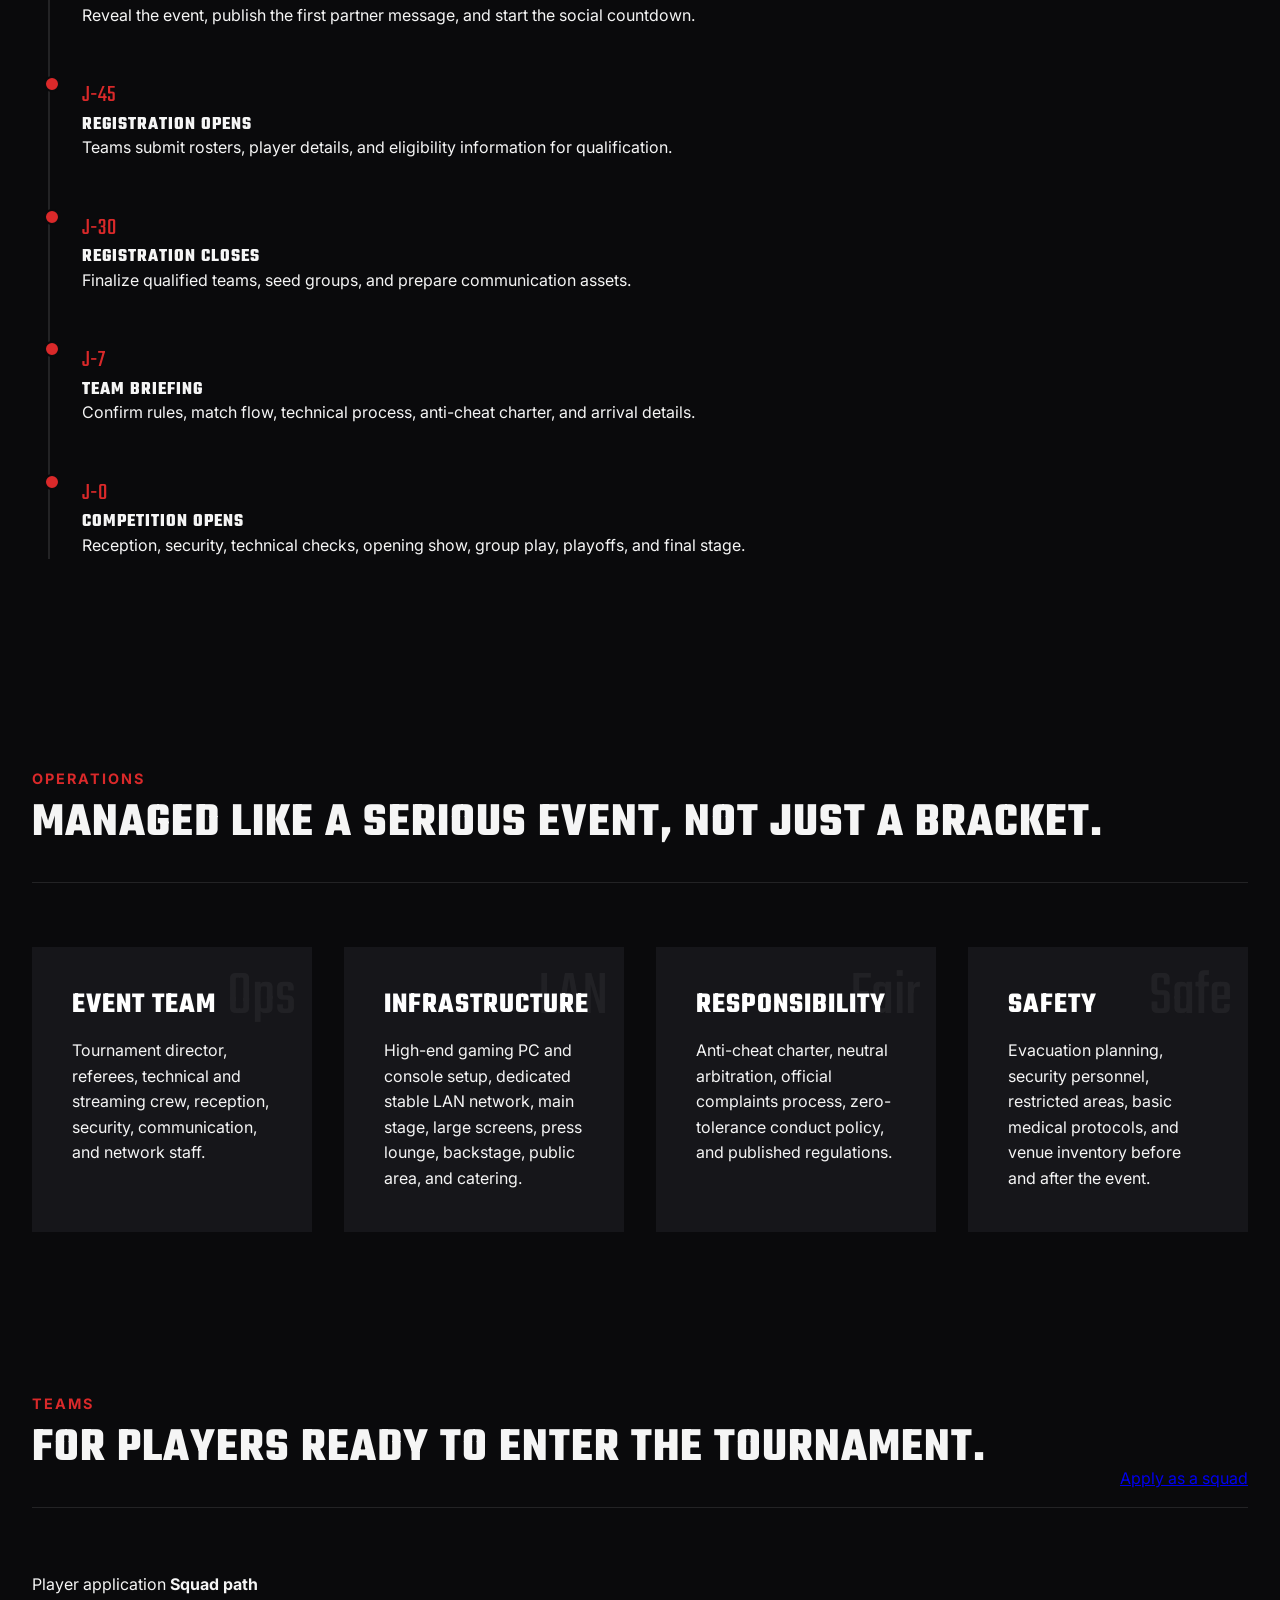
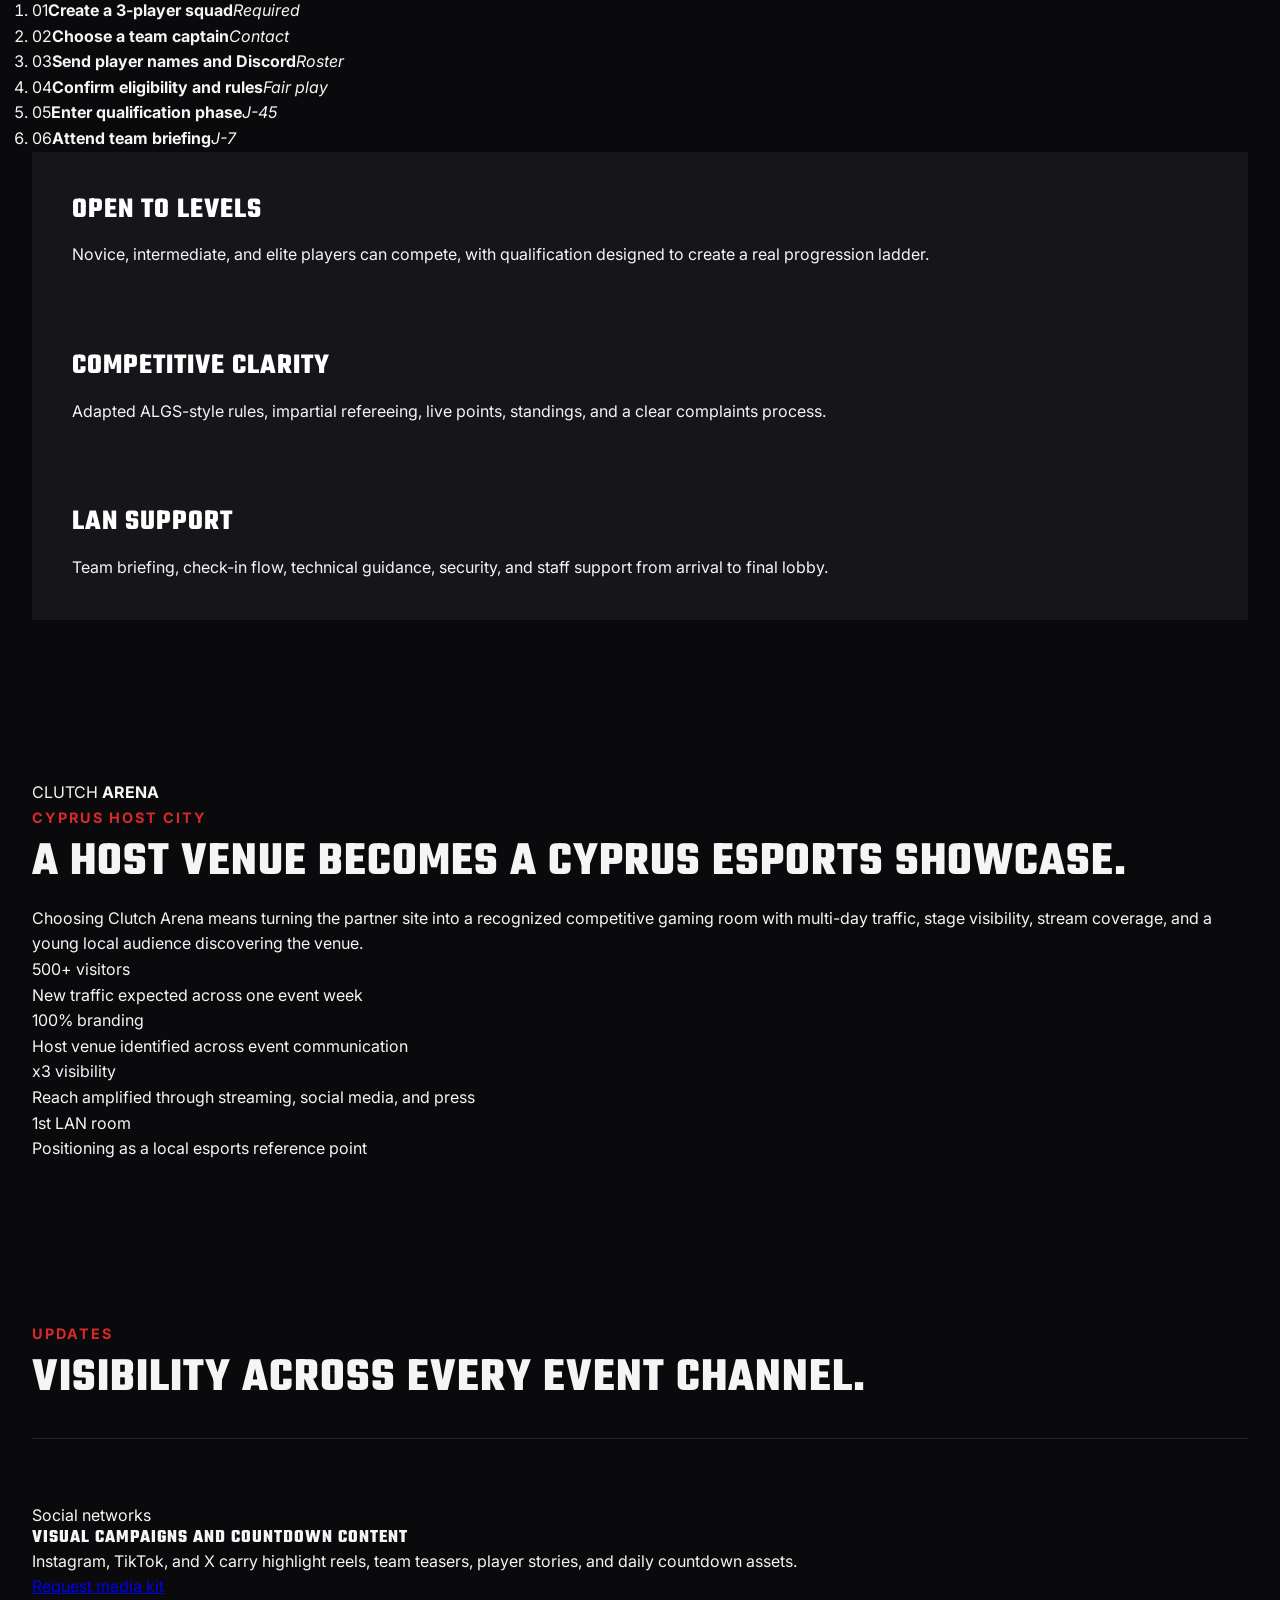
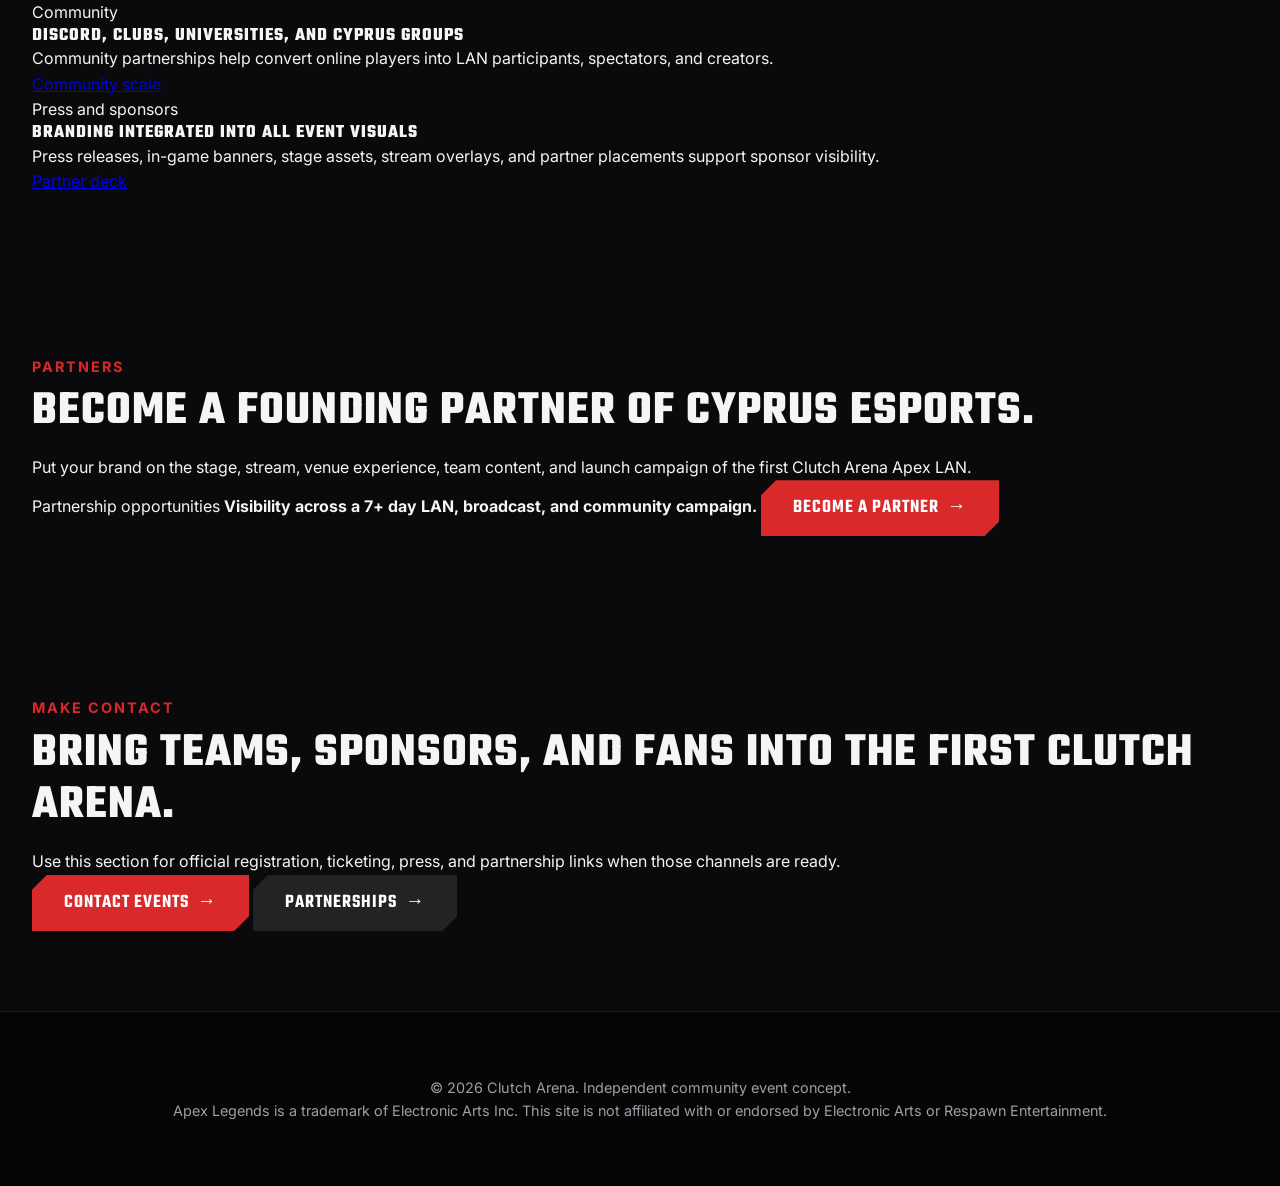
==== commit 667f3e70: "Add files via upload" ====
--- a/index.html
+++ b/index.html
@@ -55,7 +55,7 @@
           </p>
 
           <div class="hero-actions" id="register">
-            <a class="button button-primary" href="https://discord.gg/AVTVNkPkQ">
+            <a class="button button-primary" href="https://discord.gg/75wMYA4pyB">
               Register interest
               <span aria-hidden="true">&rarr;</span>
             </a>
@@ -116,7 +116,7 @@
             <h2 id="prize-title">$2,800</h2>
             <p>Cash reward for the top 3 teams, plus a Rookie Prize created to celebrate the best new team of the event.</p>
             <div class="prize-actions">
-              <a class="button button-primary" href="https://discord.gg/AVTVNkPkQ">
+              <a class="button button-primary" href="https://discord.gg/75wMYA4pyB">
                 Apply now
                 <span aria-hidden="true">&rarr;</span>
               </a>
@@ -292,7 +292,7 @@
             <div class="section-kicker">Teams</div>
             <h2 id="teams-title">For players ready to enter the tournament.</h2>
           </div>
-          <a class="text-link" href="https://discord.gg/AVTVNkPkQ">Apply as a squad</a>
+          <a class="text-link" href="https://discord.gg/75wMYA4pyB">Apply as a squad</a>
         </div>
 
         <div class="team-showcase">
--- a/styles.css
+++ b/styles.css
@@ -271,4 +271,52 @@
     text-align: center;
     padding: 0.5rem 0;
   }
+}
+
+/* ==========================================================================
+   FINAL BULLETPROOF MOBILE NAVIGATION OVERRIDE
+   ========================================================================== */
+@media (max-width: 768px) {
+  .site-header {
+    position: relative !important;
+    z-index: 10000 !important; /* Puts the header bar above the canvas particles */
+  }
+
+  /* Target the menu link container */
+  .site-nav {
+    display: none !important; /* Keep hidden until hamburger is clicked */
+    position: absolute !important;
+    top: 100% !important; /* Drops down exactly below the header bar */
+    left: 0 !important;
+    width: 100% !important;
+    background-color: #0a0a0c !important; /* Solid dark background matching your theme */
+    border-bottom: 3px solid var(--apex-red) !important; /* Premium branding accent border */
+    padding: 2rem 0 !important;
+    z-index: 9999 !important; /* Forces the navigation links to layer ON TOP of all content */
+    flex-direction: column !important;
+    align-items: center !important;
+    gap: 1.5rem !important;
+  }
+
+  /* This class will be applied by JS when clicked */
+  .site-nav.active {
+    display: flex !important; 
+  }
+
+  /* Style the links inside the mobile menu so they are clean and clickable */
+  .site-nav a {
+    display: block !important;
+    width: 100% !important;
+    text-align: center !important;
+    padding: 0.8rem 0 !important;
+    font-size: 1.5rem !important;
+    color: #ffffff !important;
+    font-family: var(--font-display) !important;
+    text-transform: uppercase !important;
+  }
+  
+  .nav-toggle {
+    display: block !important;
+    z-index: 10001 !important; /* Keeps the button clickable while menu is open */
+  }
 }
